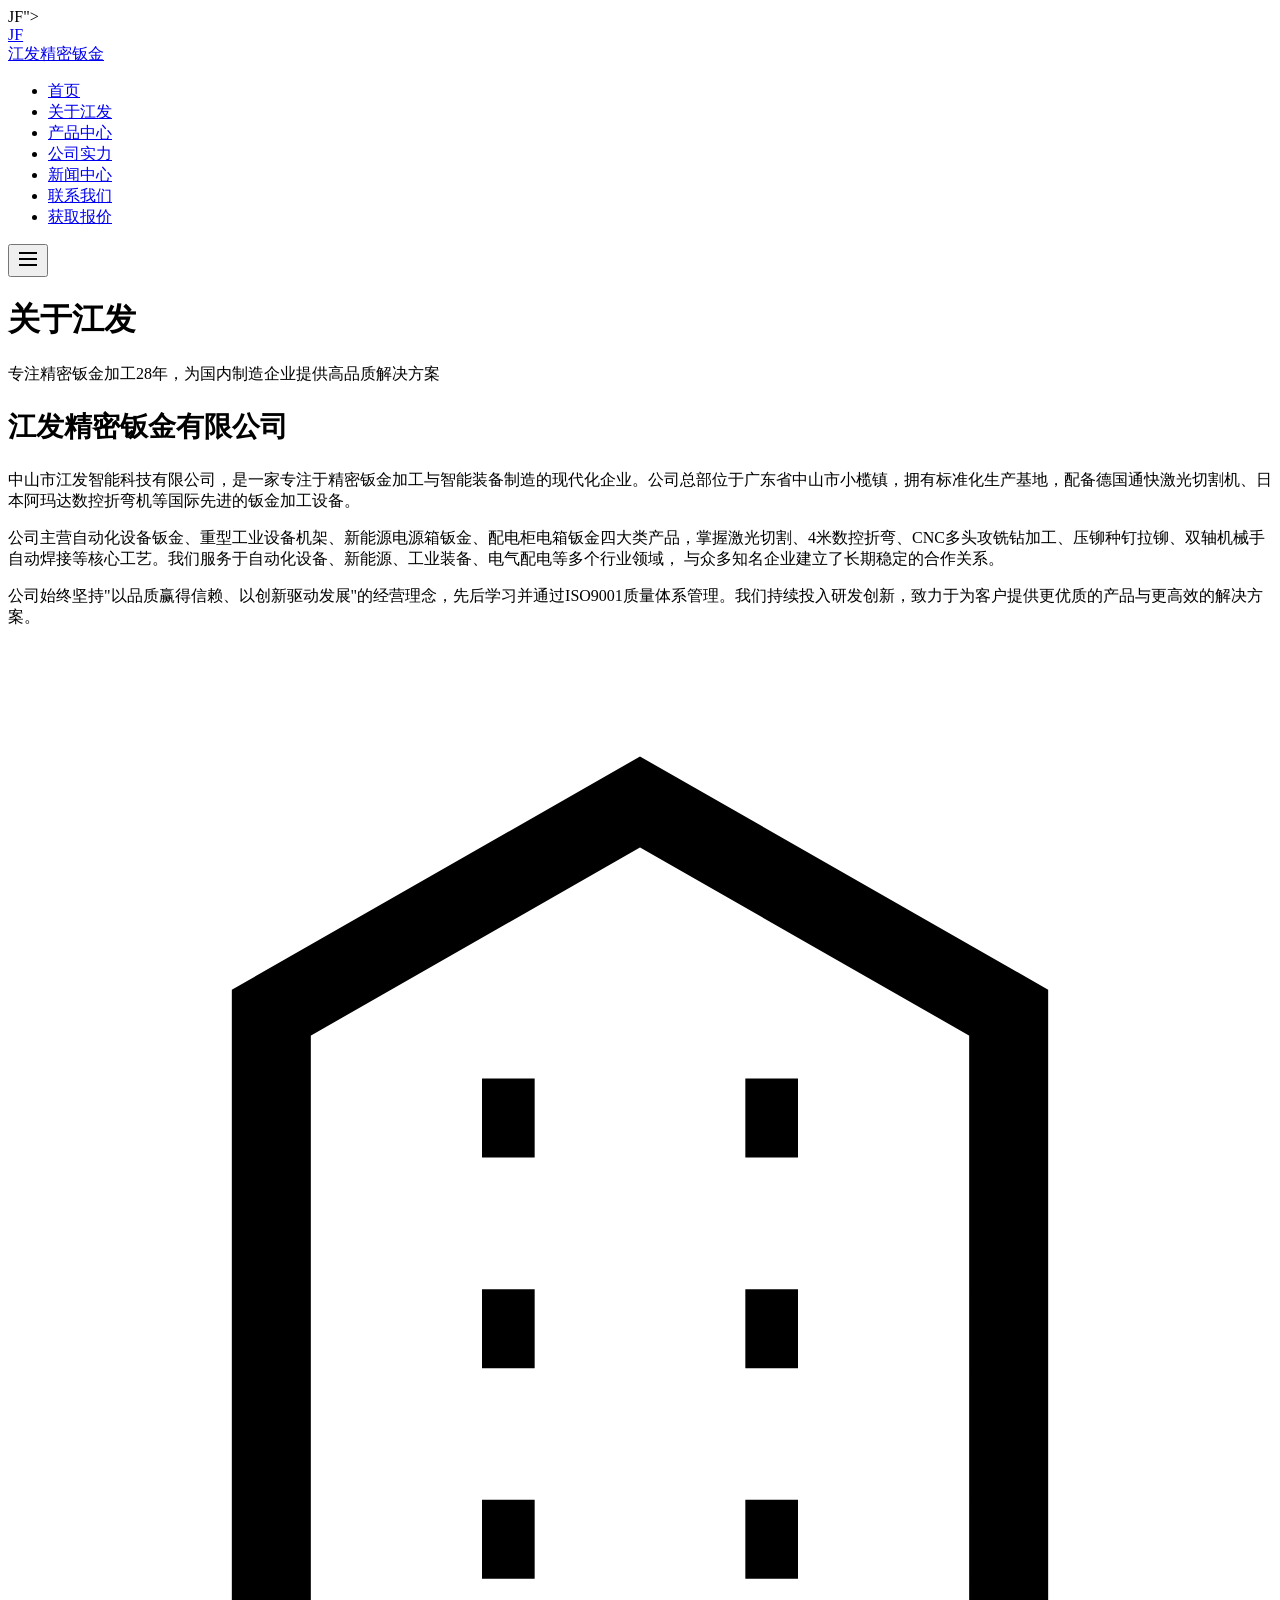
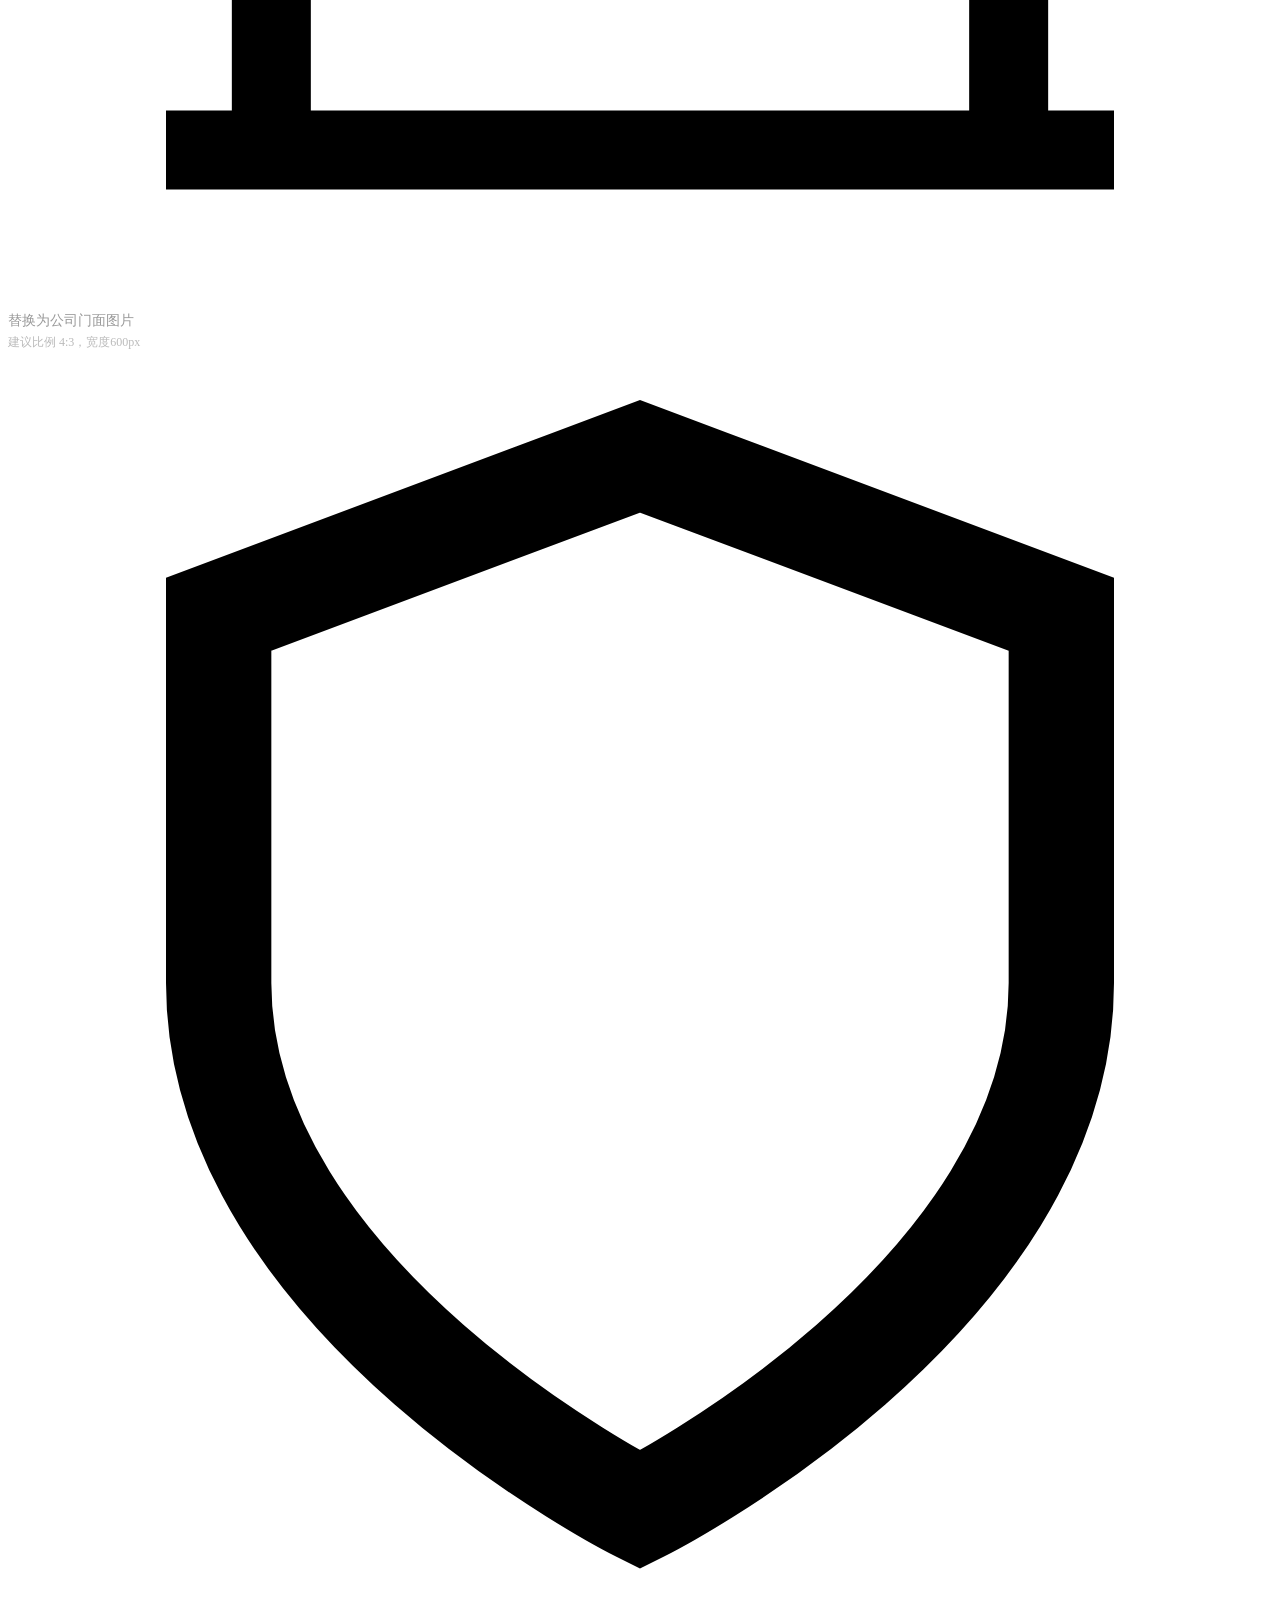
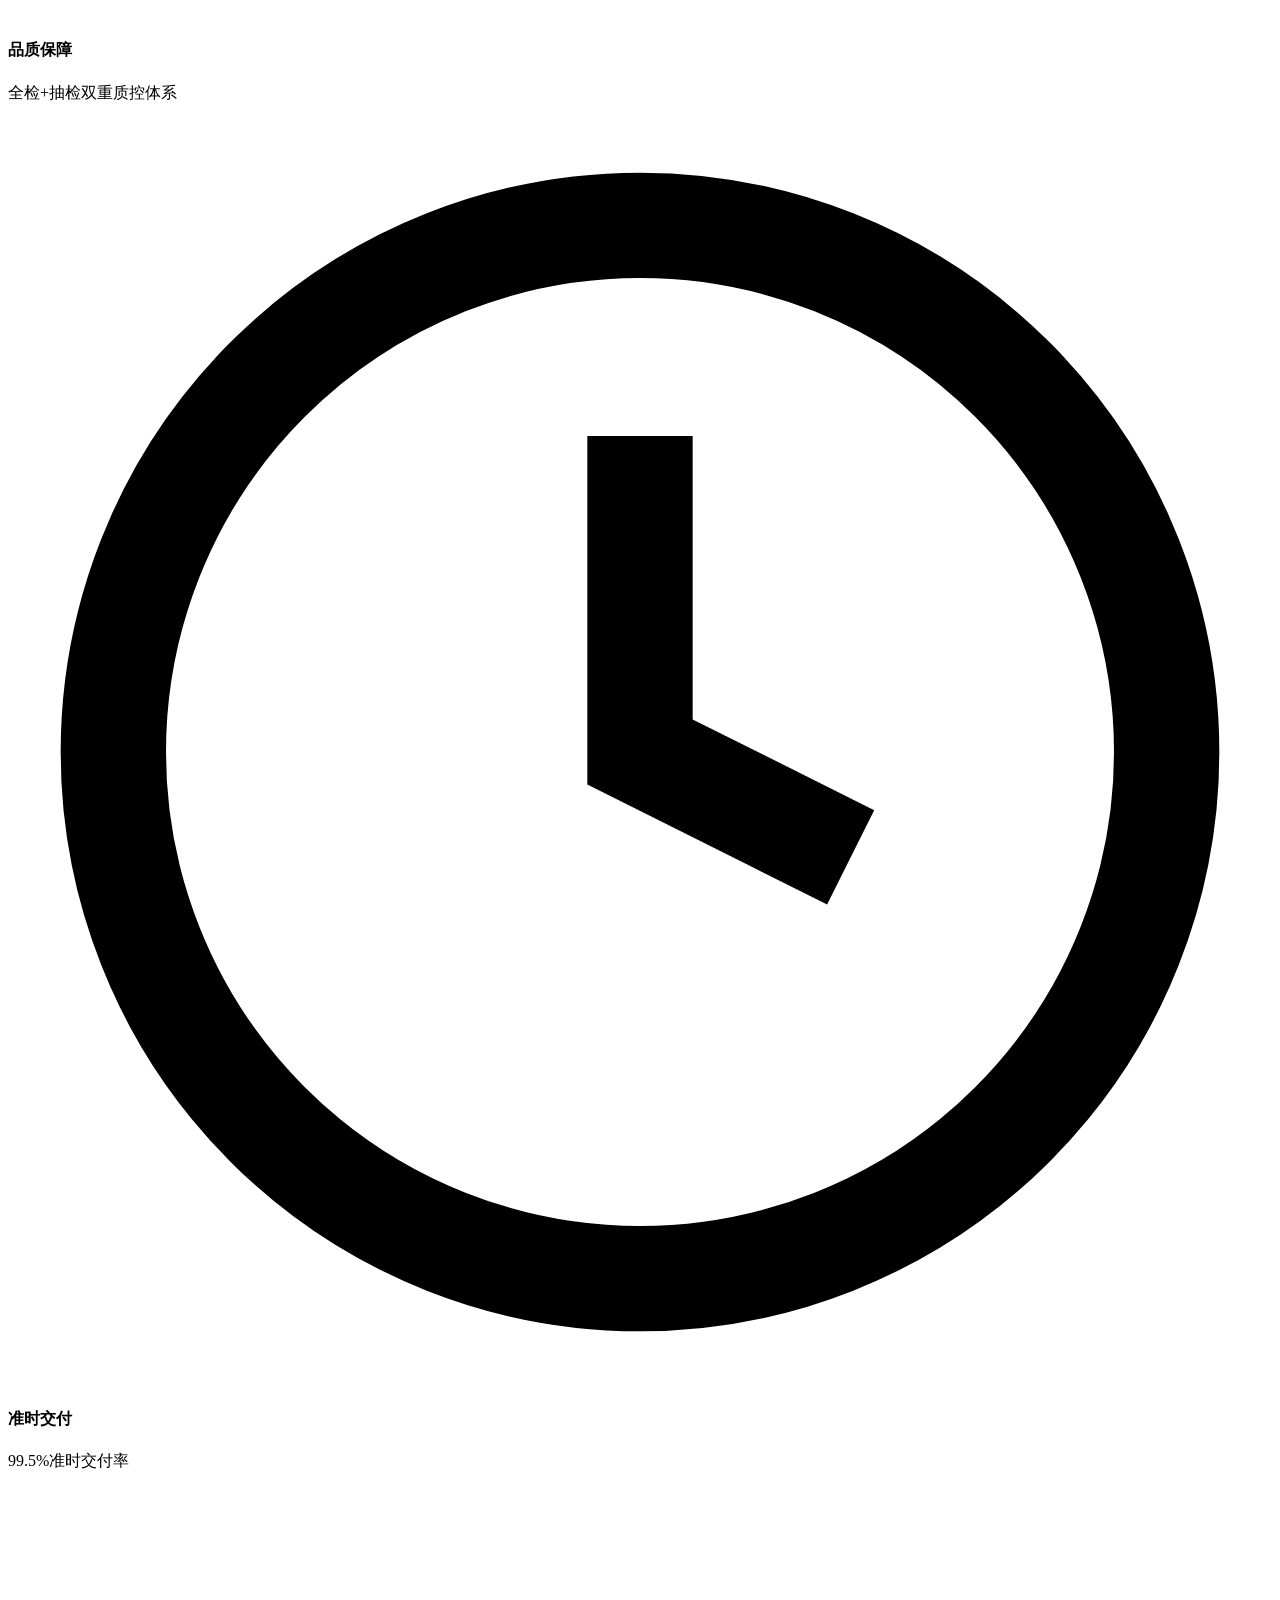
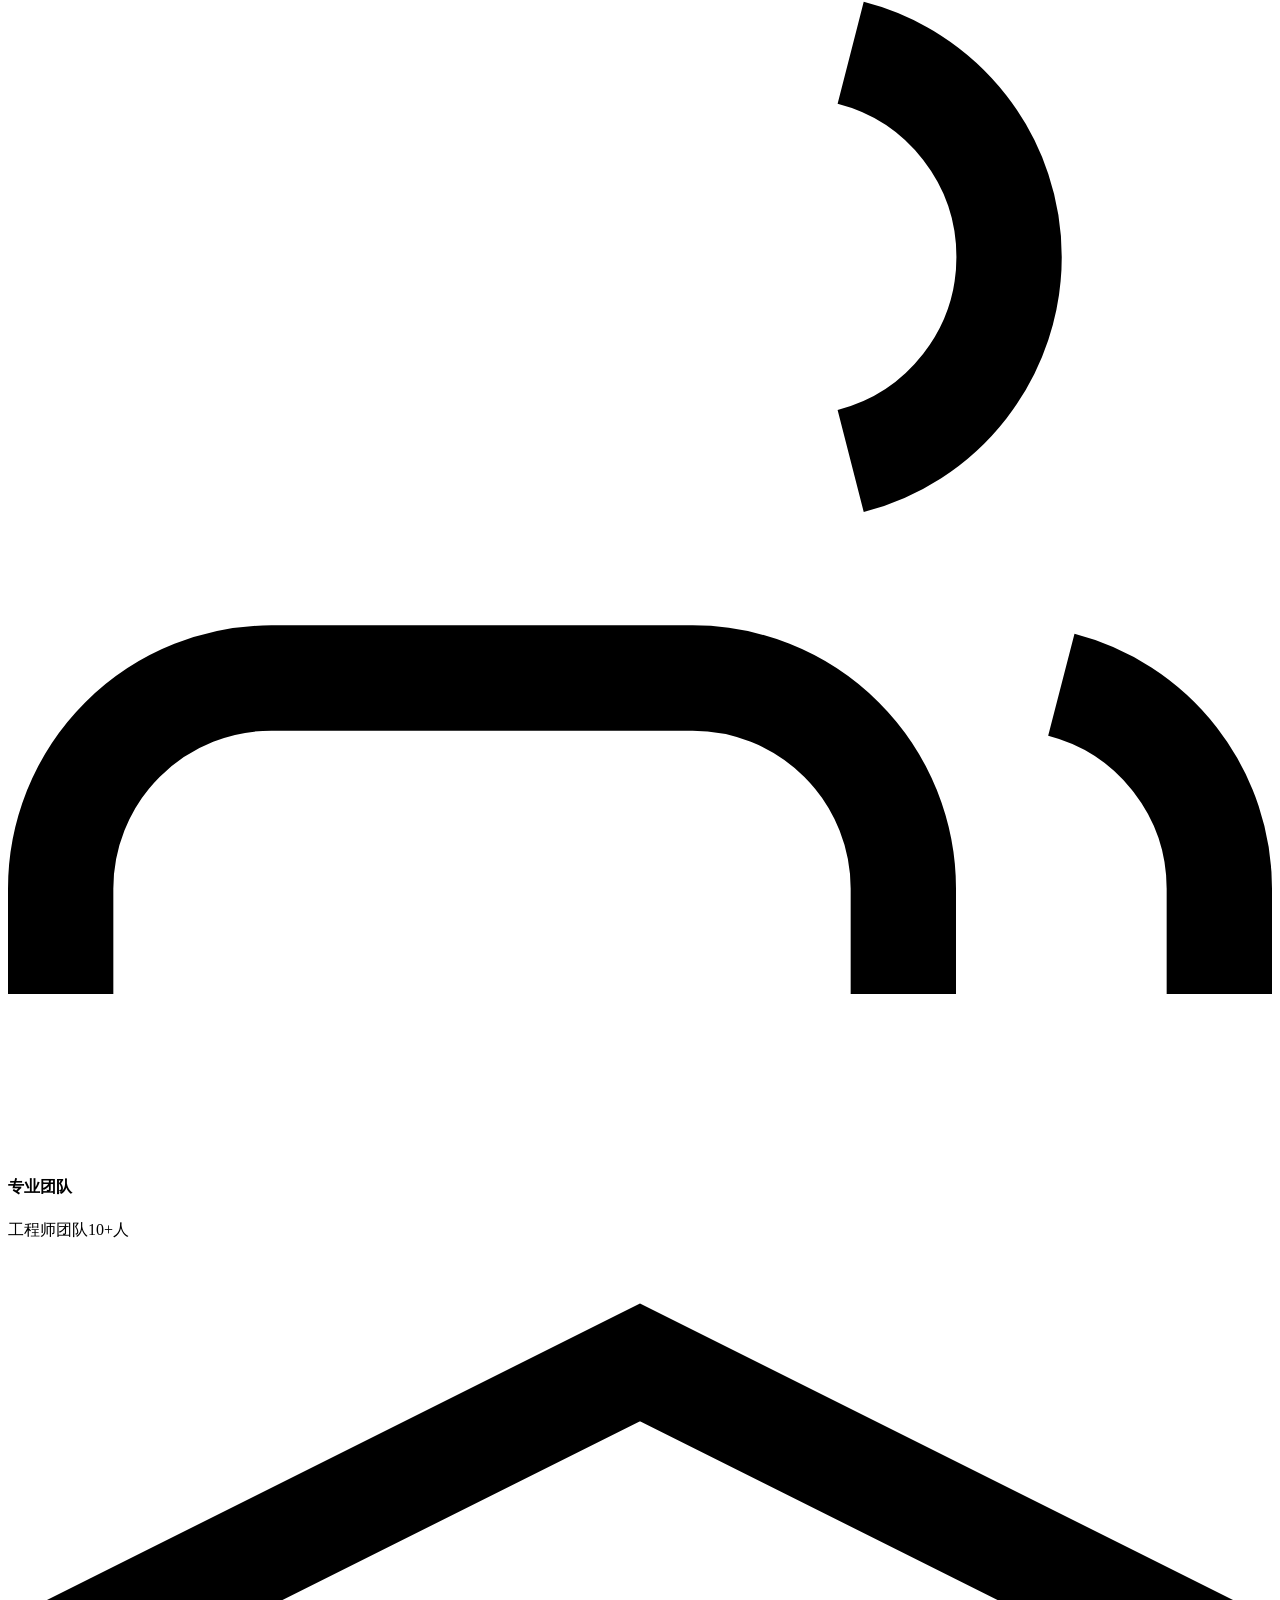
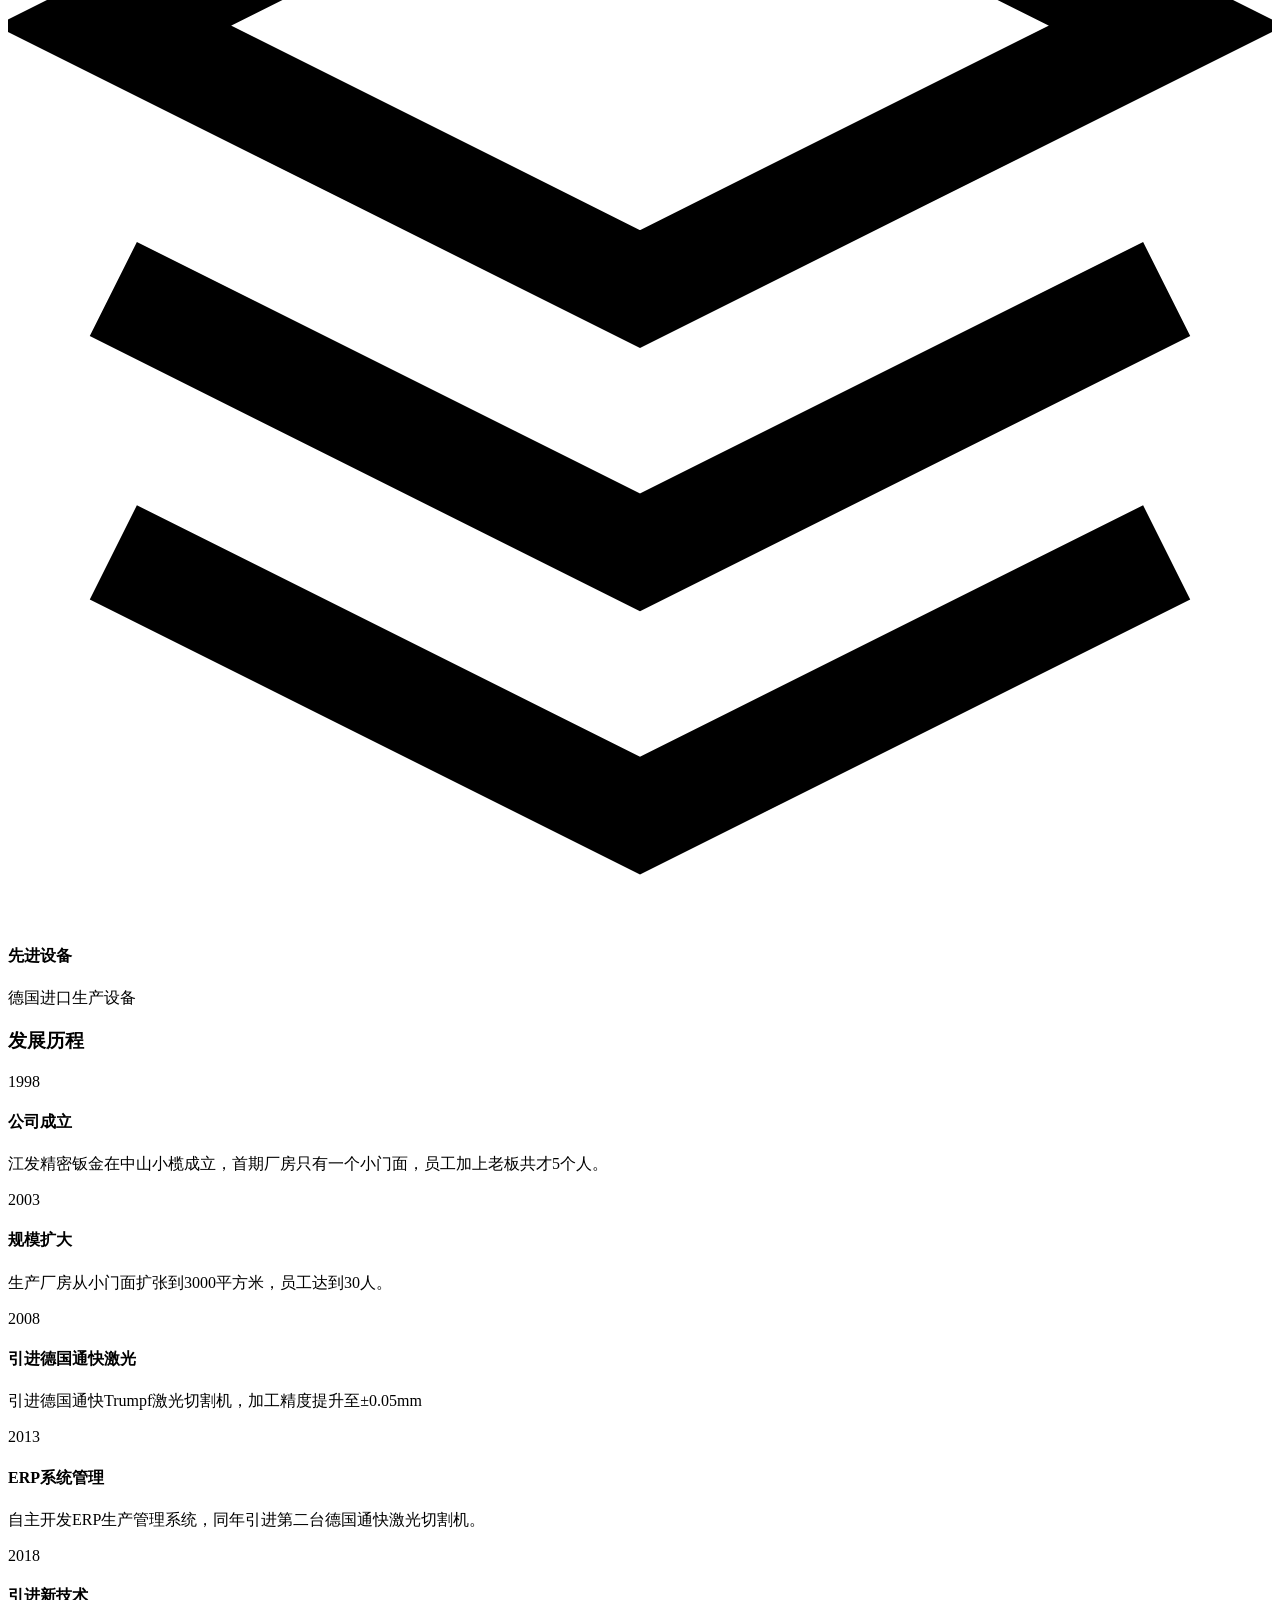
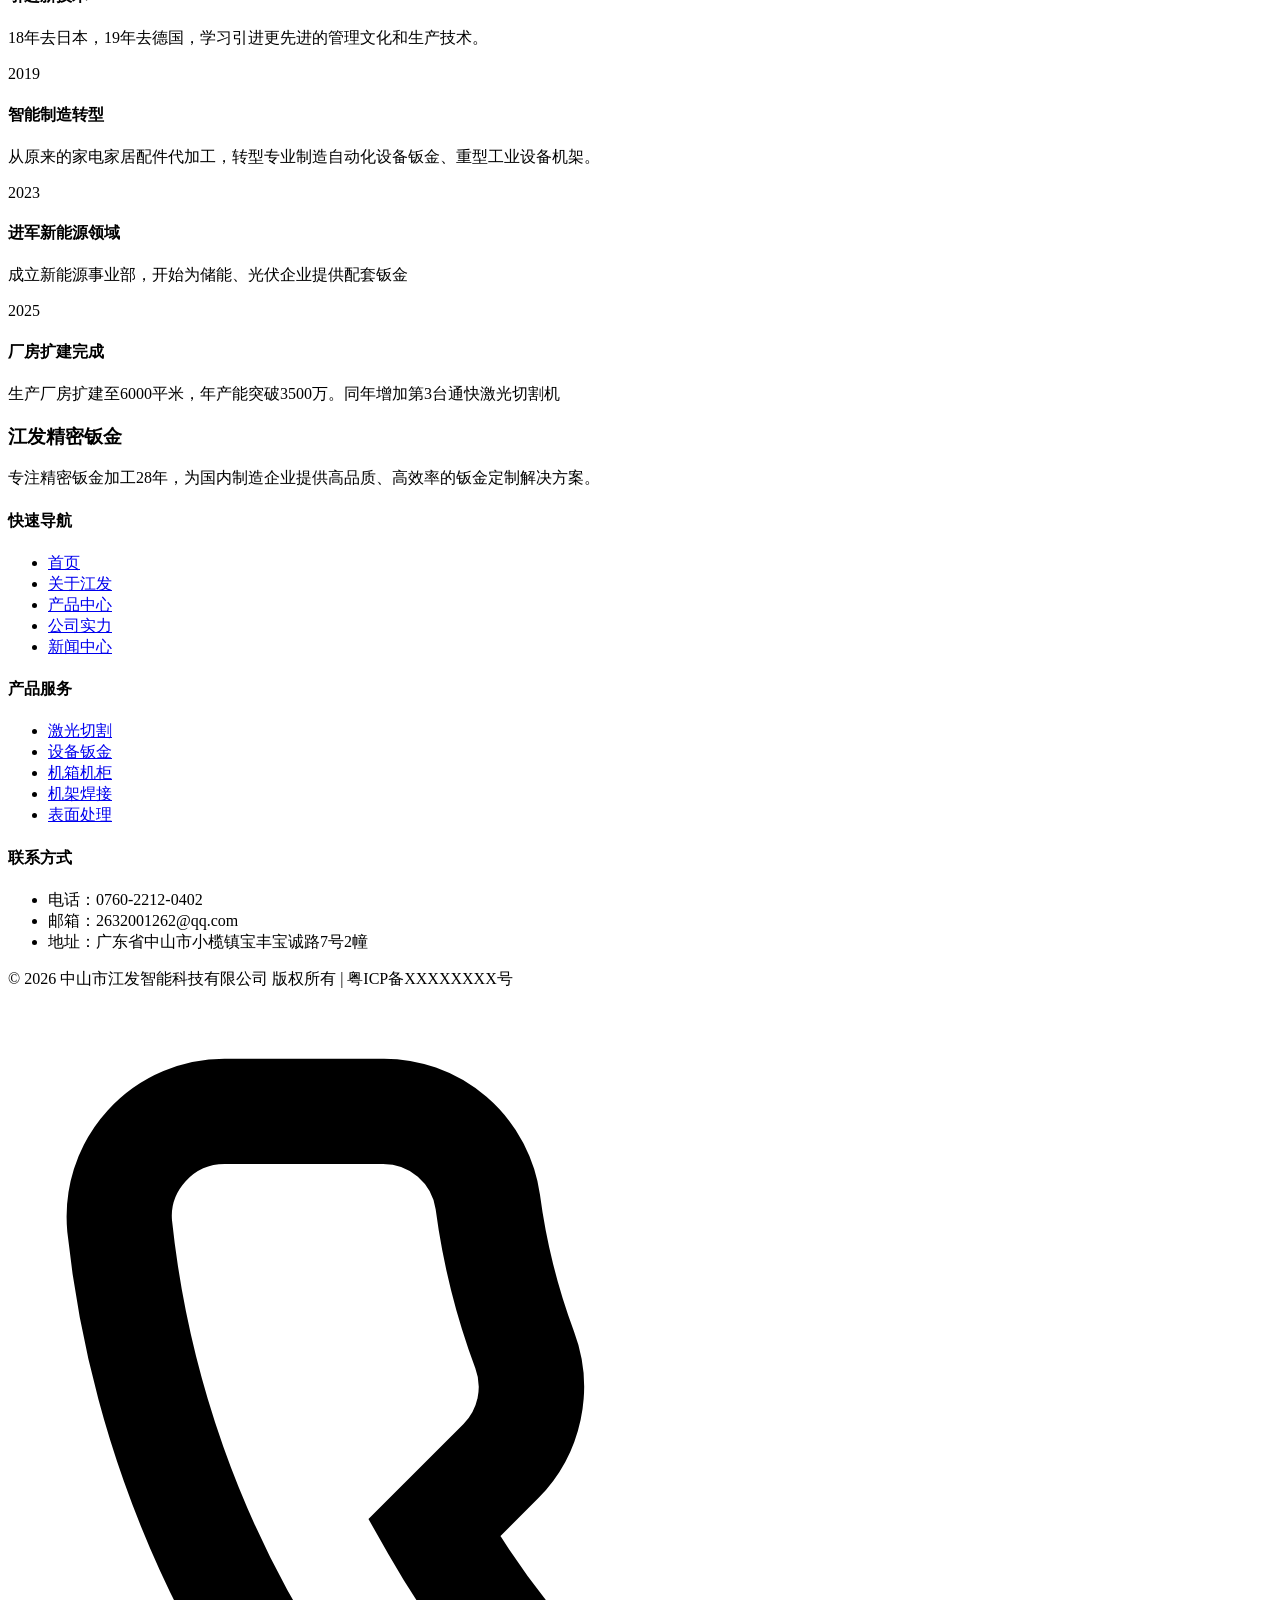
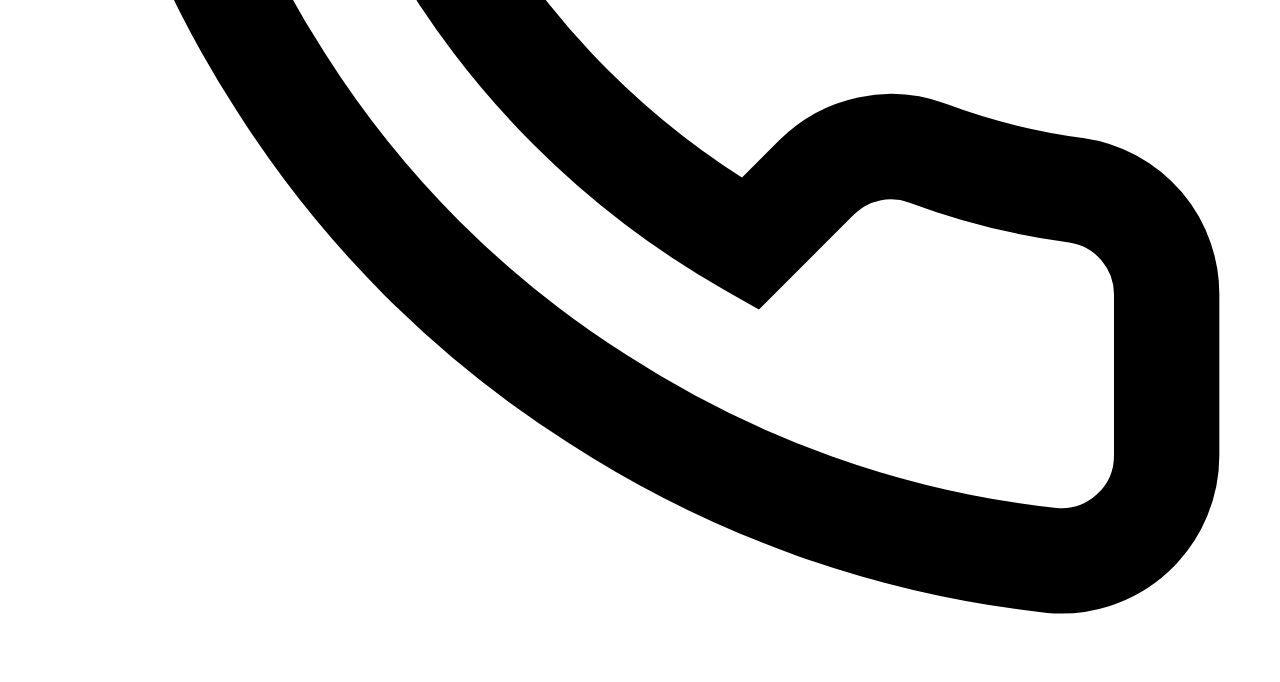
==== about.html @ f3b43d89 "Add files via upload init: 上传官网静态代码" ====
﻿
<!DOCTYPE html>
<html lang="zh-CN">
<head>
<meta charset="UTF-8">
<meta name="viewport" content="width=device-width, initial-scale=1.0">
<title>关于江发 - 江发精密钣金</title>
<link rel="icon" href="data:image/svg+xml,<svg xmlns='http://www.w3.org/2000/svg' viewBox='0 0 100 100'><rect width='100' height='100' rx='20' fill='%23ff6b35'/><text x='50' y='68' font-size='50' font-weight='bold' text-anchor="middle" fill="white" font-family="sans-serif">JF</text></svg>">
<link rel="stylesheet" href="css/style.css">
</head>
<body>

<!-- 导航栏 -->
<nav class="navbar">
  <div class="container navbar-inner">
    <a href="index.html" class="logo">
      <div class="logo-icon">JF</div>
      <span>江发精密钣金</span>
    </a>
    <ul class="nav-links">
      <li><a href="index.html">首页</a></li>
      <li><a href="about.html" class="active">关于江发</a></li>
      <li><a href="products.html">产品中心</a></li>
      <li><a href="cases.html">公司实力</a></li>
      <li><a href="news.html">新闻中心</a></li>
      <li><a href="contact.html">联系我们</a></li>
      <li><a href="contact.html" class="nav-cta">获取报价</a></li>
    </ul>
    <button class="mobile-menu-btn" onclick="toggleMobileMenu()">
      <svg width="24" height="24" viewBox="0 0 24 24" fill="none" stroke="currentColor" stroke-width="2">
        <line x1="3" y1="6" x2="21" y2="6"/><line x1="3" y1="12" x2="21" y2="12"/><line x1="3" y1="18" x2="21" y2="18"/>
      </svg>
    </button>
  </div>
</nav>

<!-- 页面头部 -->
<div class="page-header">
  <div class="container">
    <h1>关于江发</h1>
    <p>专注精密钣金加工28年，为国内制造企业提供高品质解决方案</p>
  </div>
</div>

<!-- 公司介绍 -->
<section class="section">
  <div class="container">
    <div class="about-layout">
      <div class="about-content">
        <h2 style="color:var(--primary);font-size:28px;margin-bottom:24px;" contenteditable="true">江发精密钣金有限公司</h2>
        <p contenteditable="true">中山市江发智能科技有限公司，是一家专注于精密钣金加工与智能装备制造的现代化企业。公司总部位于广东省中山市小榄镇，拥有标准化生产基地，配备德国通快激光切割机、日本阿玛达数控折弯机等国际先进的钣金加工设备。</p>
        <p contenteditable="true">公司主营自动化设备钣金、重型工业设备机架、新能源电源箱钣金、配电柜电箱钣金四大类产品，掌握激光切割、4米数控折弯、CNC多头攻铣钻加工、压铆种钉拉铆、双轴机械手自动焊接等核心工艺。我们服务于自动化设备、新能源、工业装备、电气配电等多个行业领域，   与众多知名企业建立了长期稳定的合作关系。</p>
        <p contenteditable="true">公司始终坚持"以品质赢得信赖、以创新驱动发展"的经营理念，先后学习并通过ISO9001质量体系管理。我们持续投入研发创新，致力于为客户提供更优质的产品与更高效的解决方案。</p>
      </div>
      <div class="about-img-box">
        <div class="img-placeholder">
          <svg viewBox="0 0 24 24" fill="none" stroke="currentColor" stroke-width="1.5">
            <path d="M3 21h18M5 21V7l7-4 7 4v14M9 9h1M9 13h1M9 17h1M14 9h1M14 13h1M14 17h1"/>
          </svg>
          <div>
            <div style="font-size:14px; color:#999;">替换为公司门面图片</div>
            <div style="font-size:12px; color:#bbb; margin-top:4px;">建议比例 4:3，宽度600px</div>
          </div>
        </div>
      </div>
    </div>

    <div class="about-features">
      <div class="about-feature">
        <div class="icon"><svg viewBox="0 0 24 24" fill="none" stroke="currentColor" stroke-width="2"><path d="M12 22s8-4 8-10V5l-8-3-8 3v7c0 6 8 10 8 10z"/></svg></div>
        <h4>品质保障</h4>
        <p>全检+抽检双重质控体系</p>
      </div>
      <div class="about-feature">
        <div class="icon"><svg viewBox="0 0 24 24" fill="none" stroke="currentColor" stroke-width="2"><circle cx="12" cy="12" r="10"/><path d="M12 6v6l4 2"/></svg></div>
        <h4>准时交付</h4>
        <p>99.5%准时交付率</p>
      </div>
      <div class="about-feature">
        <div class="icon"><svg viewBox="0 0 24 24" fill="none" stroke="currentColor" stroke-width="2"><path d="M17 21v-2a4 4 0 00-4-4H5a4 4 0 00-4 4v2M23 21v-2a4 4 0 00-3-3.87M16 3.13a4 4 0 010 7.75"/></svg></div>
        <h4>专业团队</h4>
        <p>工程师团队10+人</p>
      </div>
      <div class="about-feature">
        <div class="icon"><svg viewBox="0 0 24 24" fill="none" stroke="currentColor" stroke-width="2"><path d="M12 2L2 7l10 5 10-5-10-5z"/><path d="M2 17l10 5 10-5M2 12l10 5 10-5"/></svg></div>
        <h4>先进设备</h4>
        <p>德国进口生产设备</p>
      </div>
    </div>

    <!-- 发展历程 -->
    <div class="timeline">
      <h3>发展历程</h3>
      <div class="timeline-item">
        <div class="timeline-year">1998</div>
        <div><div class="timeline-line"></div><div class="timeline-dot"></div></div>
        <div class="timeline-content">
          <h4>公司成立</h4>
          <p>江发精密钣金在中山小榄成立，首期厂房只有一个小门面，员工加上老板共才5个人。</p>
        </div>
      </div>
      <div class="timeline-item">
        <div class="timeline-year">2003</div>
        <div><div class="timeline-line"></div><div class="timeline-dot"></div></div>
        <div class="timeline-content">
          <h4>规模扩大</h4>
          <p>生产厂房从小门面扩张到3000平方米，员工达到30人。</p>
        </div>
      </div>
      <div class="timeline-item">
        <div class="timeline-year">2008</div>
        <div><div class="timeline-line"></div><div class="timeline-dot"></div></div>
        <div class="timeline-content">
          <h4>引进德国通快激光</h4>
          <p>引进德国通快Trumpf激光切割机，加工精度提升至±0.05mm</p>
        </div>
      </div>
      <div class="timeline-item">
        <div class="timeline-year">2013</div>
        <div><div class="timeline-line"></div><div class="timeline-dot"></div></div>
        <div class="timeline-content">
          <h4>ERP系统管理</h4>
          <p>自主开发ERP生产管理系统，同年引进第二台德国通快激光切割机。</p>
        </div>
      </div>
      <div class="timeline-item">
        <div class="timeline-year">2018</div>
        <div><div class="timeline-line"></div><div class="timeline-dot"></div></div>
        <div class="timeline-content">
          <h4>引进新技术</h4>
          <p>18年去日本，19年去德国，学习引进更先进的管理文化和生产技术。</p>
        </div>
      </div>
      <div class="timeline-item">
        <div class="timeline-year">2019</div>
        <div><div class="timeline-line"></div><div class="timeline-dot"></div></div>
        <div class="timeline-content">
          <h4>智能制造转型</h4>
          <p>从原来的家电家居配件代加工，转型专业制造自动化设备钣金、重型工业设备机架。</p>
        </div>
      </div>
<div class="timeline-item">
        <div class="timeline-year">2023</div>
        <div><div class="timeline-line"></div><div class="timeline-dot"></div></div>
        <div class="timeline-content">
          <h4>进军新能源领域</h4>
          <p>成立新能源事业部，开始为储能、光伏企业提供配套钣金</p>
        </div>
      </div>
      <div class="timeline-item">
        <div class="timeline-year">2025</div>
        <div><div class="timeline-line"></div><div class="timeline-dot"></div></div>
        <div class="timeline-content">
          <h4>厂房扩建完成</h4>
          <p>生产厂房扩建至6000平米，年产能突破3500万。同年增加第3台通快激光切割机</p>
        </div>
      </div>
    </div>
  </div>
</section>

<!-- 页脚 -->
<footer class="footer">
  <div class="container">
    <div class="footer-inner">
      <div class="footer-brand">
        <h3>江发精密钣金</h3>
        <p>专注精密钣金加工28年，为国内制造企业提供高品质、高效率的钣金定制解决方案。</p>
      </div>
      <div class="footer-col">
        <h4>快速导航</h4>
        <ul>
          <li><a href="index.html">首页</a></li>
          <li><a href="about.html">关于江发</a></li>
          <li><a href="products.html">产品中心</a></li>
          <li><a href="cases.html">公司实力</a></li>
          <li><a href="news.html">新闻中心</a></li>
        </ul>
      </div>
      <div class="footer-col">
        <h4>产品服务</h4>
        <ul>
          <li><a href="products.html">激光切割</a></li>
          <li><a href="products.html">设备钣金</a></li>
          <li><a href="products.html">机箱机柜</a></li>
          <li><a href="products.html">机架焊接</a></li>
          <li><a href="products.html">表面处理</a></li>
        </ul>
      </div>
      <div class="footer-col">
        <h4>联系方式</h4>
        <ul>
          <li>电话：0760-2212-0402</li>
          <li>邮箱：2632001262@qq.com</li>
          <li>地址：广东省中山市小榄镇宝丰宝诚路7号2幢</li>
        </ul>
      </div>
    </div>
    <div class="footer-bottom">
      <p>© 2026 中山市江发智能科技有限公司 版权所有 | 粤ICP备XXXXXXXX号</p>
    </div>
  </div>
</footer>

<div class="float-btn">
  <div class="float-phone" onclick="showToast('拨打电话：0760-2212-0402')">
    <svg viewBox="0 0 24 24" fill="none" stroke="currentColor" stroke-width="2"><path d="M22 16.92v3a2 2 0 01-2.18 2 19.79 19.79 0 01-8.63-3.07 19.5 19.5 0 01-6-6 19.79 19.79 0 01-3.07-8.67A2 2 0 014.11 2h3a2 2 0 012 1.72c.127.96.361 1.903.7 2.81a2 2 0 01-.45 2.11L8.09 9.91a16 16 0 006 6l1.27-1.27a2 2 0 012.11-.45c.907.339 1.85.573 2.81.7A2 2 0 0122 16.92z"/></svg>
  </div>
</div>

<script src="js/main.js"></script>
</body>
</html>
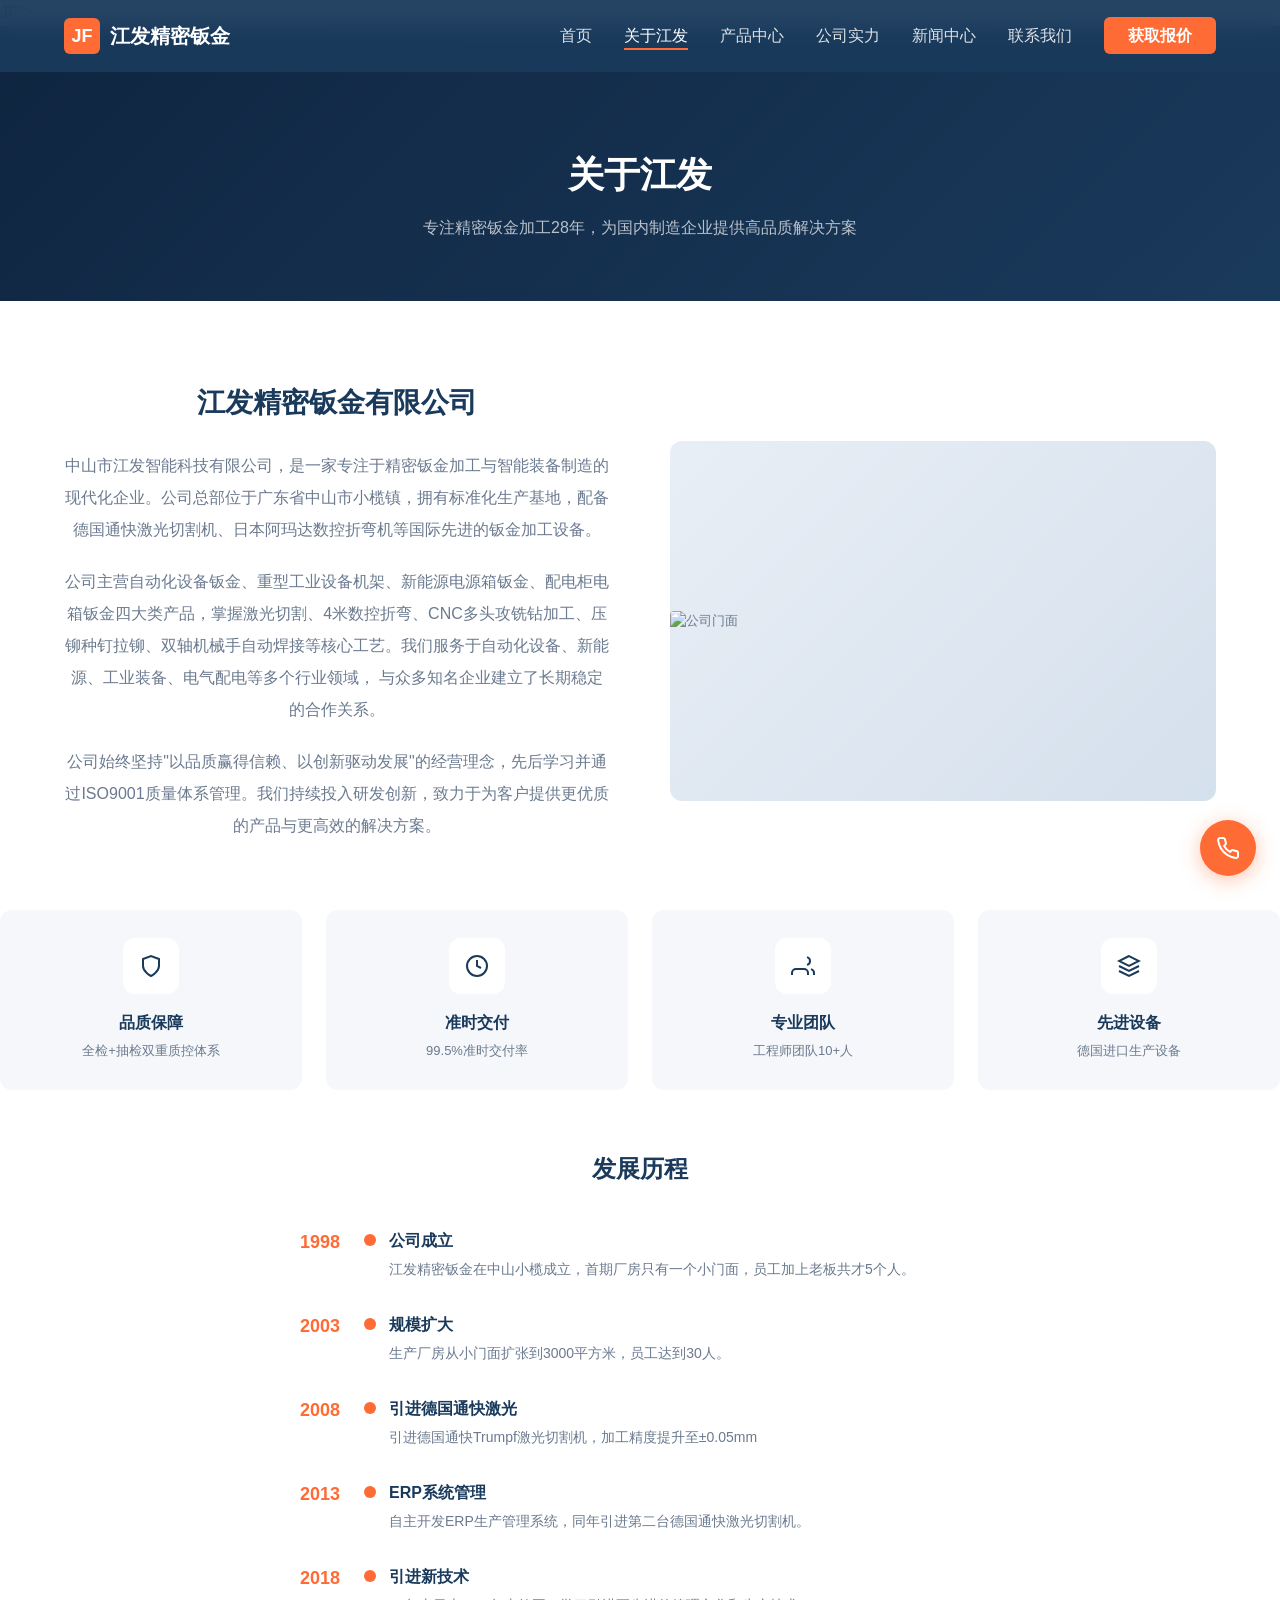
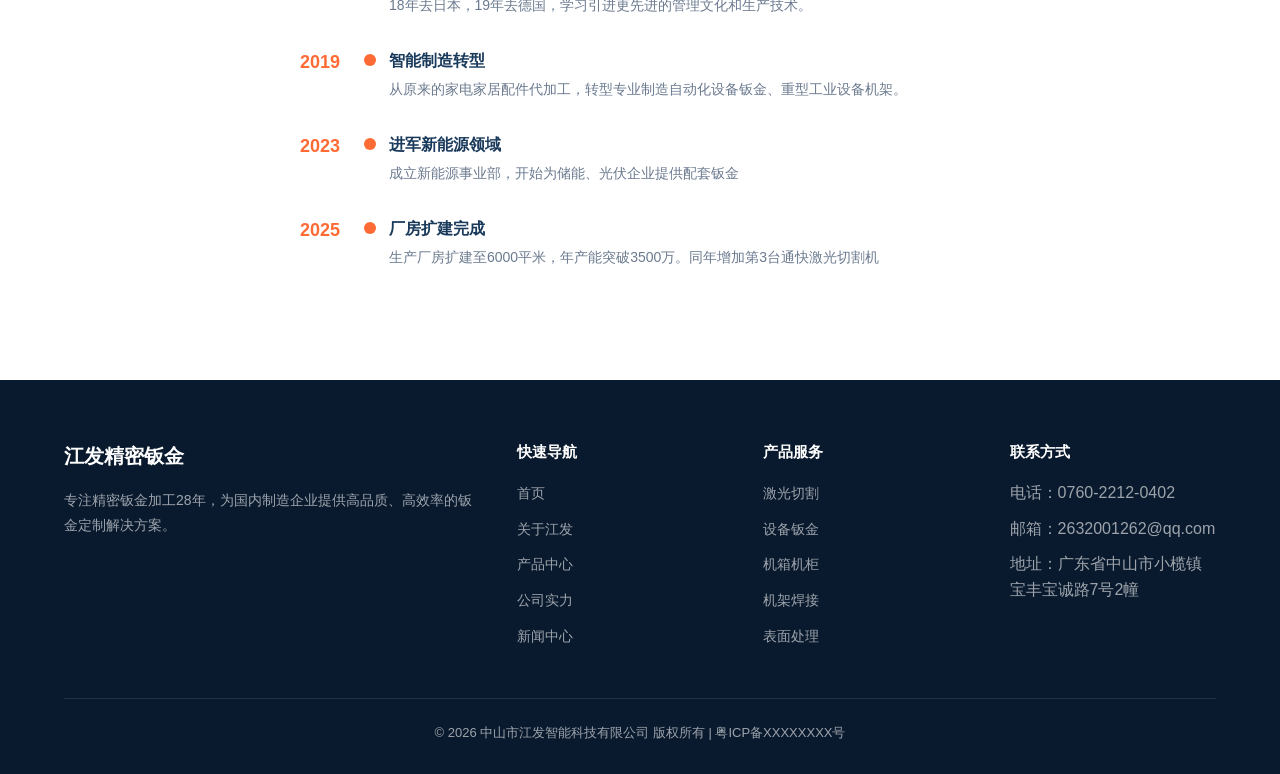
==== commit 4ac97b48: "Add files via upload 更新项目文件" ====
--- a/about.html
+++ b/about.html
@@ -53,15 +53,10 @@
         <p contenteditable="true">公司始终坚持"以品质赢得信赖、以创新驱动发展"的经营理念，先后学习并通过ISO9001质量体系管理。我们持续投入研发创新，致力于为客户提供更优质的产品与更高效的解决方案。</p>
       </div>
       <div class="about-img-box">
-        <div class="img-placeholder">
-          <svg viewBox="0 0 24 24" fill="none" stroke="currentColor" stroke-width="1.5">
-            <path d="M3 21h18M5 21V7l7-4 7 4v14M9 9h1M9 13h1M9 17h1M14 9h1M14 13h1M14 17h1"/>
-          </svg>
-          <div>
-            <div style="font-size:14px; color:#999;">替换为公司门面图片</div>
-            <div style="font-size:12px; color:#bbb; margin-top:4px;">建议比例 4:3，宽度600px</div>
-          </div>
-        </div>
+  <div class="img-placeholder">
+    <img src="images/IMG_9147.jpg" alt="公司门面" style="width:100%; max-width:600px; height:auto; display:block; margin:0 auto; border-radius:4px;">
+  </div>
+</div>
       </div>
     </div>
 
--- a/css/style.css
+++ b/css/style.css
@@ -0,0 +1,791 @@
+﻿/* ===== 基础重置与变量 ===== */
+* { margin: 0; padding: 0; box-sizing: border-box; }
+:root {
+  --primary: #1a3a5c;
+  --primary-dark: #0f2540;
+  --accent: #ff6b35;
+  --accent-dark: #e55a2b;
+  --light: #f5f7fa;
+  --gray: #6b7a8f;
+  --text: #2d3748;
+  --border: #e2e8f0;
+  --white: #ffffff;
+}
+html { scroll-behavior: smooth; }
+body {
+  font-family: -apple-system, BlinkMacSystemFont, "PingFang SC", "Hiragino Sans GB", "Microsoft YaHei", sans-serif;
+  color: var(--text);
+  line-height: 1.6;
+  background: var(--white);
+}
+a { text-decoration: none; color: inherit; }
+ul { list-style: none; }
+img { max-width: 100%; display: block; }
+.container { max-width: 1200px; margin: 0 auto; padding: 0 24px; }
+
+/* ===== 导航栏 ===== */
+.navbar {
+  position: fixed; top: 0; left: 0; right: 0; z-index: 1000;
+  background: rgba(26, 58, 92, 0.95);
+  backdrop-filter: blur(10px);
+}
+.navbar-inner {
+  display: flex; align-items: center; justify-content: space-between;
+  height: 72px;
+}
+.logo {
+  display: flex; align-items: center; gap: 10px;
+  color: var(--white); font-weight: 700; font-size: 20px;
+  cursor: pointer;
+}
+.logo-icon {
+  width: 36px; height: 36px;
+  background: var(--accent);
+  border-radius: 6px;
+  display: flex; align-items: center; justify-content: center;
+  font-size: 18px; font-weight: 900;
+}
+.nav-links { display: flex; gap: 32px; align-items: center; }
+.nav-links a {
+  color: rgba(255,255,255,0.85);
+  transition: color 0.2s;
+  position: relative;
+  cursor: pointer;
+}
+.nav-links a:hover, .nav-links a.active { color: var(--white); }
+.nav-links a::after {
+  content: '';
+  position: absolute; bottom: -6px; left: 0;
+  width: 0; height: 2px;
+  background: var(--accent);
+  transition: width 0.3s;
+}
+.nav-links a:hover::after, .nav-links a.active::after { width: 100%; }
+.nav-cta {
+  background: var(--accent);
+  color: var(--white) !important;
+  padding: 10px 24px;
+  border-radius: 6px;
+  font-weight: 600;
+}
+.nav-cta::after { display: none !important; }
+.nav-cta:hover { background: var(--accent-dark); }
+.mobile-menu-btn {
+  display: none;
+  background: none; border: none;
+  color: var(--white); cursor: pointer;
+}
+
+/* ===== 页面头部（子页面通用） ===== */
+.page-header {
+  padding: 120px 0 60px;
+  text-align: center;
+  background: linear-gradient(135deg, var(--primary-dark), var(--primary));
+  color: var(--white);
+}
+.page-header h1 { font-size: 36px; margin-bottom: 12px; }
+.page-header p { color: rgba(255,255,255,0.7); font-size: 16px; }
+
+.section { padding: 80px 0; }
+.section-header { text-align: center; margin-bottom: 48px; }
+.section-header .tag {
+  color: var(--accent); font-size: 13px; font-weight: 600;
+  letter-spacing: 2px; text-transform: uppercase;
+}
+.section-header h2 { font-size: 32px; color: var(--primary); margin-top: 8px; }
+.section-header p { color: var(--gray); margin-top: 12px; max-width: 600px; margin-left: auto; margin-right: auto; }
+
+/* ===== Hero 首页 ===== */
+.hero {
+  min-height: 100vh;
+  background: linear-gradient(135deg, var(--primary-dark) 0%, var(--primary) 50%, #2a5a8c 100%);
+  position: relative;
+  display: flex; align-items: center;
+  overflow: hidden;
+  padding-top: 72px;
+}
+.hero::before {
+  content: '';
+  position: absolute; inset: 0;
+  background-image:
+    linear-gradient(rgba(255,255,255,0.03) 1px, transparent 1px),
+    linear-gradient(90deg, rgba(255,255,255,0.03) 1px, transparent 1px);
+  background-size: 50px 50px;
+}
+.hero-content { position: relative; z-index: 2; max-width: 680px; }
+.hero-tag {
+  display: inline-block;
+  background: rgba(255, 107, 53, 0.15);
+  border: 1px solid rgba(255, 107, 53, 0.3);
+  color: var(--accent);
+  padding: 6px 16px; border-radius: 20px; font-size: 13px;
+  margin-bottom: 24px;
+}
+.hero h1 { font-size: 52px; color: var(--white); line-height: 1.2; margin-bottom: 24px; font-weight: 800; }
+.hero h1 span { color: var(--accent); }
+.hero p { font-size: 18px; color: rgba(255,255,255,0.8); margin-bottom: 40px; line-height: 1.8; }
+.hero-buttons { display: flex; gap: 16px; flex-wrap: wrap; }
+.btn-primary {
+  background: var(--accent); color: var(--white);
+  padding: 14px 36px; border-radius: 8px;
+  font-weight: 600; font-size: 16px; border: none; cursor: pointer;
+  transition: all 0.3s; display: inline-block;
+}
+.btn-primary:hover { background: var(--accent-dark); transform: translateY(-2px); box-shadow: 0 8px 20px rgba(255,107,53,0.3); }
+.btn-outline {
+  background: transparent; color: var(--white);
+  padding: 14px 36px; border-radius: 8px;
+  font-weight: 600; font-size: 16px;
+  border: 2px solid rgba(255,255,255,0.3); cursor: pointer;
+  transition: all 0.3s; display: inline-block;
+}
+.btn-outline:hover { border-color: var(--white); background: rgba(255,255,255,0.1); }
+.hero-stats { display: flex; gap: 48px; margin-top: 60px; flex-wrap: wrap; }
+.stat-num { font-size: 36px; color: var(--white); font-weight: 800; }
+.stat-label { font-size: 14px; color: rgba(255,255,255,0.6); }
+.hero-deco {
+  position: absolute; right: -100px; top: 50%; transform: translateY(-50%);
+  width: 600px; height: 600px; opacity: 0.1;
+}
+
+/* ===== 优势条 ===== */
+.advantages { background: var(--light); padding: 60px 0; }
+.adv-grid { display: grid; grid-template-columns: repeat(4, 1fr); gap: 32px; }
+.adv-item { text-align: center; padding: 24px; }
+.adv-icon {
+  width: 64px; height: 64px;
+  background: var(--white);
+  border-radius: 12px;
+  display: flex; align-items: center; justify-content: center;
+  margin: 0 auto 16px;
+  box-shadow: 0 2px 12px rgba(0,0,0,0.06);
+}
+.adv-icon svg { width: 28px; height: 28px; color: var(--primary); }
+.adv-item h3 { font-size: 17px; color: var(--primary); margin-bottom: 8px; }
+.adv-item p { font-size: 14px; color: var(--gray); }
+
+/* ===== 产品卡片 ===== */
+.product-tabs {
+  display: flex; justify-content: center; gap: 8px; flex-wrap: wrap;
+  margin-bottom: 40px;
+}
+.tab-btn {
+  padding: 10px 18px;
+  border: 1px solid var(--border);
+  background: var(--white);
+  border-radius: 24px;
+  cursor: pointer; font-size: 14px; color: var(--gray);
+  transition: all 0.3s;
+}
+.tab-btn:hover { border-color: var(--primary); color: var(--primary); }
+.tab-btn.active { background: var(--primary); color: var(--white); border-color: var(--primary); }
+.product-grid {
+  display: grid; grid-template-columns: repeat(3, 1fr); gap: 24px;
+}
+.product-card {
+  background: var(--white);
+  border-radius: 12px; overflow: hidden;
+  box-shadow: 0 2px 12px rgba(0,0,0,0.06);
+  transition: all 0.3s; cursor: pointer;
+}
+.product-card:hover { transform: translateY(-6px); box-shadow: 0 12px 30px rgba(0,0,0,0.12); }
+.product-img {
+  height: 200px;
+  background: linear-gradient(135deg, #e8eef5, #d5e0ed);
+  display: flex; align-items: center; justify-content: center;
+  position: relative;
+}
+.product-img svg { width: 64px; height: 64px; opacity: 0.4; }
+.product-tag {
+  position: absolute; top: 12px; left: 12px;
+  background: var(--accent); color: var(--white);
+  padding: 4px 10px; border-radius: 4px; font-size: 12px;
+}
+.product-info { padding: 20px; }
+.product-info h3 { font-size: 16px; color: var(--primary); margin-bottom: 8px; }
+.product-info p { font-size: 13px; color: var(--gray); line-height: 1.6; }
+
+/* ===== 报价CTA ===== */
+.quote-cta {
+  background: linear-gradient(135deg, var(--primary), #2a5a8c);
+  padding: 80px 0; color: var(--white);
+}
+.quote-inner { display: grid; grid-template-columns: 1fr 1fr; gap: 60px; align-items: center; }
+.quote-text h2 { font-size: 32px; margin-bottom: 20px; }
+.quote-text p { color: rgba(255,255,255,0.8); line-height: 1.8; margin-bottom: 28px; }
+.quote-features { display: flex; flex-direction: column; gap: 14px; }
+.quote-feature { display: flex; align-items: center; gap: 12px; color: rgba(255,255,255,0.9); font-size: 15px; }
+.quote-feature .dot { width: 8px; height: 8px; background: var(--accent); border-radius: 50%; }
+.quote-form {
+  background: var(--white); border-radius: 16px; padding: 32px;
+  box-shadow: 0 20px 60px rgba(0,0,0,0.2);
+}
+.quote-form h3 { font-size: 20px; color: var(--primary); margin-bottom: 6px; }
+.quote-form .sub { color: var(--gray); font-size: 14px; margin-bottom: 20px; }
+.form-group { margin-bottom: 16px; }
+.form-group label { display: block; font-size: 14px; color: var(--text); margin-bottom: 6px; font-weight: 500; }
+.form-group input, .form-group select, .form-group textarea {
+  width: 100%; padding: 12px 16px;
+  border: 1px solid var(--border); border-radius: 8px;
+  font-size: 15px; font-family: inherit; outline: none;
+  transition: border-color 0.2s;
+}
+.form-group input:focus, .form-group select:focus, .form-group textarea:focus { border-color: var(--primary); }
+.form-submit {
+  width: 100%; background: var(--accent); color: var(--white);
+  border: none; padding: 14px; border-radius: 8px;
+  font-size: 16px; font-weight: 600; cursor: pointer; transition: background 0.3s;
+}
+.form-submit:hover { background: var(--accent-dark); }
+.form-note { text-align: center; font-size: 12px; color: var(--gray); margin-top: 10px; }
+
+/* ===== 成功案例 ===== */.case-grid { display: grid; grid-template-columns: repeat(3, 1fr); gap: 24px; }
+.case-card {
+  border-radius: 12px; overflow: hidden;
+  position: relative; height: 280px;
+  background: linear-gradient(135deg, #e8eef5, #d5e0ed);
+  display: flex; align-items: flex-end;
+  cursor: pointer; transition: transform 0.3s;
+}
+.case-card:hover { transform: scale(1.02); }
+.case-overlay {
+  position: absolute; inset: 0;
+  background: linear-gradient(to top, rgba(15,37,64,0.9) 0%, transparent 60%);
+}
+.case-info { position: relative; z-index: 2; padding: 24px; color: var(--white); width: 100%; }
+.case-info .industry { font-size: 12px; color: var(--accent); font-weight: 600; letter-spacing: 1px; }
+.case-info h3 { font-size: 18px; margin-top: 6px; }
+.case-info p { font-size: 13px; color: rgba(255,255,255,0.7); margin-top: 8px; }/* ===== 关于我们 ===== */
+.about-content { max-width: 800px; margin: 0 auto; text-align: center; }
+.about-content p { color: var(--gray); line-height: 2; margin-bottom: 20px; font-size: 16px; }
+.about-features {
+  display: grid; grid-template-columns: repeat(4, 1fr); gap: 24px;
+  margin-top: 48px;
+}
+.about-feature {
+  background: var(--light); border-radius: 12px; padding: 28px 20px;
+  text-align: center;
+}
+.about-feature .icon {
+  width: 56px; height: 56px;
+  background: var(--white); border-radius: 12px;
+  display: flex; align-items: center; justify-content: center;
+  margin: 0 auto 16px;
+}
+.about-feature .icon svg { width: 24px; height: 24px; color: var(--primary); }
+.about-feature h4 { font-size: 16px; color: var(--primary); margin-bottom: 6px; }
+.about-feature p { font-size: 13px; color: var(--gray); margin: 0; }
+
+.timeline { max-width: 800px; margin: 60px auto 0; }
+.timeline h3 { text-align: center; font-size: 24px; color: var(--primary); margin-bottom: 40px; }
+.timeline-item {
+  display: grid; grid-template-columns: 100px 1px 1fr;
+  gap: 24px; margin-bottom: 32px;
+}
+.timeline-year { text-align: right; font-weight: 700; color: var(--accent); font-size: 18px; }
+.timeline-line { width: 2px; background: var(--border); justify-self: center; }
+.timeline-dot {
+  width: 12px; height: 12px; background: var(--accent);
+  border-radius: 50%; justify-self: center; margin-top: 6px;
+}
+.timeline-content h4 { font-size: 16px; color: var(--primary); margin-bottom: 4px; }
+.timeline-content p { font-size: 14px; color: var(--gray); }
+
+/* ===== 新闻中心 ===== */
+.news-list { max-width: 800px; margin: 0 auto; }
+.news-item {
+  display: flex; gap: 24px; padding: 24px;
+  border-bottom: 1px solid var(--border);
+  cursor: pointer; transition: background 0.2s;
+}
+.news-item:hover { background: var(--light); }
+.news-date-box {
+  text-align: center; flex-shrink: 0;
+  width: 80px;
+}
+.news-date-box .day { font-size: 32px; font-weight: 800; color: var(--primary); line-height: 1; }
+.news-date-box .month { font-size: 13px; color: var(--gray); margin-top: 4px; }
+.news-item-info h3 { font-size: 17px; color: var(--primary); margin-bottom: 8px; }
+.news-item-info p { font-size: 14px; color: var(--gray); line-height: 1.6; }
+.news-item-info .category {
+  display: inline-block; font-size: 12px; color: var(--accent);
+  margin-top: 8px; font-weight: 600;
+}
+
+/* ===== 联系我们 ===== */
+.contact-inner { display: grid; grid-template-columns: 1fr 1fr; gap: 60px; }
+.contact-info h2 { font-size: 28px; color: var(--primary); margin-bottom: 16px; }
+.contact-info > p { color: var(--gray); margin-bottom: 32px; line-height: 1.8; }
+.contact-item { display: flex; gap: 16px; margin-bottom: 24px; align-items: flex-start; }
+.contact-item .icon {
+  width: 44px; height: 44px;
+  background: rgba(26,58,92,0.08); border-radius: 10px;
+  display: flex; align-items: center; justify-content: center; flex-shrink: 0;
+}
+.contact-item .icon svg { width: 20px; height: 20px; color: var(--primary); }
+.contact-item h4 { font-size: 14px; color: var(--gray); margin-bottom: 4px; }
+.contact-item p { font-size: 16px; color: var(--text); font-weight: 500; }
+.contact-form-box {
+  background: var(--light); border-radius: 16px; padding: 32px;
+}
+.contact-form-box h3 { font-size: 20px; color: var(--primary); margin-bottom: 20px; }
+
+/* ===== 页脚 ===== */
+.footer { background: #0a1a2e; padding: 60px 0 30px; color: rgba(255,255,255,0.6); }
+.footer-inner {
+  display: grid; grid-template-columns: 2fr 1fr 1fr 1fr;
+  gap: 40px; margin-bottom: 40px;
+}
+.footer-brand h3 { color: var(--white); font-size: 20px; margin-bottom: 16px; }
+.footer-brand p { font-size: 14px; line-height: 1.8; }
+.footer-col h4 { color: var(--white); font-size: 15px; margin-bottom: 16px; }
+.footer-col ul li { margin-bottom: 10px; }
+.footer-col a { font-size: 14px; transition: color 0.2s; cursor: pointer; }
+.footer-col a:hover { color: var(--accent); }
+.footer-bottom {
+  border-top: 1px solid rgba(255,255,255,0.1);
+  padding-top: 24px; text-align: center; font-size: 13px;
+}
+
+/* ===== 浮动按钮 ===== */
+.float-btn { position: fixed; right: 24px; bottom: 24px; z-index: 999; }
+.float-phone {
+  width: 56px; height: 56px; background: var(--accent);
+  border-radius: 50%; display: flex; align-items: center; justify-content: center;
+  box-shadow: 0 4px 20px rgba(255,107,53,0.4); cursor: pointer;
+  transition: transform 0.3s;
+}
+.float-phone:hover { transform: scale(1.1); }
+.float-phone svg { width: 24px; height: 24px; color: var(--white); }
+
+/* ===== Toast ===== */
+#toast {
+  position: fixed; top: 80px; left: 50%; transform: translateX(-50%);
+  background: rgba(0,0,0,0.8); color: white;
+  padding: 12px 24px; border-radius: 8px; z-index: 9999;
+  display: none; font-size: 14px;
+}
+
+/* ===== 响应式平板端 ===== */
+@media (max-width: 968px) {
+  .nav-links { 
+    display: none; 
+    position: absolute;
+    top: 72px; left: 0; right: 0;
+    background: rgba(15, 37, 64, 0.98);
+    flex-direction: column;
+    gap: 0;
+    padding: 16px 0;
+    box-shadow: 0 8px 20px rgba(0,0,0,0.2);
+  }
+  .nav-links.mobile-open { display: flex; }
+  .nav-links li { width: 100%; }
+  .nav-links a {
+    display: block;
+    padding: 14px 24px;
+    font-size: 15px;
+    border-bottom: 1px solid rgba(255,255,255,0.08);
+  }
+  .nav-links a::after { display: none; }
+  .nav-links .nav-cta {
+    margin: 16px 24px 0;
+    text-align: center;
+    border-radius: 6px;
+  }
+  .mobile-menu-btn { display: block; }
+  .hero { min-height: auto; padding: 120px 0 80px; }
+  .hero h1 { font-size: 36px; }
+  .hero p { font-size: 16px; }
+  .hero-stats { gap: 20px; margin-top: 40px; }
+  .stat-num { font-size: 28px; }
+  .product-grid { grid-template-columns: repeat(2, 1fr); gap: 16px; }
+  .case-grid { grid-template-columns: repeat(2, 1fr); gap: 16px; }
+  .case-card { height: 220px; }
+  .quote-inner, .contact-inner { grid-template-columns: 1fr; gap: 40px; }
+  .footer-inner { grid-template-columns: 1fr 1fr; gap: 24px; }
+  .adv-grid, .about-features { grid-template-columns: repeat(2, 1fr); gap: 16px; }
+  .section { padding: 60px 0; }
+  .page-header { padding: 100px 0 40px; }
+  .page-header h1 { font-size: 30px; }
+  .section-header { margin-bottom: 32px; }
+  .section-header h2 { font-size: 26px; }
+  .quote-form, .contact-form-box { padding: 24px; }
+  .about-content p { font-size: 15px; }
+}
+
+/* ===== 响应式手机端 ===== */
+@media (max-width: 640px) {
+  .container { padding: 0 16px; }
+  
+  /* 导航栏 */
+  .navbar-inner { height: 60px; }
+  .logo { font-size: 17px; }
+  .logo-icon { width: 32px; height: 32px; font-size: 16px; }
+  
+  /* Hero */
+  .hero { padding: 100px 0 60px; min-height: auto; }
+  .hero h1 { font-size: 26px; line-height: 1.3; }
+  .hero p { font-size: 15px; line-height: 1.7; }
+  .hero-tag { font-size: 12px; padding: 5px 12px; }
+  .hero-buttons { flex-direction: column; }
+  .btn-primary, .btn-outline { width: 100%; text-align: center; padding: 12px 24px; font-size: 15px; }
+  .hero-stats { grid-template-columns: repeat(2, 1fr); gap: 16px; }
+  .stat-num { font-size: 24px; }
+  .hero-deco { display: none; }
+  
+  /* 通用section */
+  .section { padding: 48px 0; }
+  .section-header h2 { font-size: 22px; }
+  .section-header p { font-size: 14px; }
+  
+  /* 页面头部 */
+  .page-header { padding: 80px 0 30px; }
+  .page-header h1 { font-size: 24px; }
+  .page-header p { font-size: 14px; }
+  
+  /* 优势条 */
+  .advantages { padding: 40px 0; }
+  .adv-grid { grid-template-columns: 1fr; gap: 12px; }
+  .adv-item { padding: 16px; }
+  .adv-icon { width: 52px; height: 52px; }
+  .adv-item h3 { font-size: 15px; }
+  .adv-item p { font-size: 13px; }
+  
+  /* 产品 */
+  .product-tabs { gap: 6px; margin-bottom: 24px; }
+  .tab-btn { padding: 8px 14px; font-size: 13px; }
+  .product-grid { grid-template-columns: 1fr; gap: 16px; }
+  .product-img { height: 180px; }
+  .product-info { padding: 16px; }
+  .product-info h3 { font-size: 15px; }
+  .product-info p { font-size: 13px; }
+  
+  /* 报价表单 */
+  .quote-cta { padding: 48px 0; }
+  .quote-text h2 { font-size: 24px; }
+  .quote-text p { font-size: 14px; }
+  .quote-form { padding: 20px; }
+  .quote-form h3 { font-size: 18px; }
+  .form-group { margin-bottom: 14px; }
+  .form-group label { font-size: 13px; }
+  .form-group input, .form-group select, .form-group textarea { 
+    font-size: 16px; padding: 10px 14px; 
+  }
+  .form-submit { padding: 12px; font-size: 15px; }
+  
+  /* 案例 */
+  .case-grid { grid-template-columns: 1fr; gap: 16px; }
+  .case-card { height: 200px; }
+  .case-info { padding: 16px; }
+  .case-info h3 { font-size: 16px; }
+  .case-info p { font-size: 12px; }
+  
+  /* 关于我们 */
+  .about-content p { font-size: 14px; line-height: 1.8; }
+  .about-features { grid-template-columns: 1fr; gap: 12px; }
+  .about-feature { padding: 20px 16px; }
+  .about-feature h4 { font-size: 15px; }
+  
+  /* 时间轴 */
+  .timeline { margin-top: 40px; }
+  .timeline h3 { font-size: 20px; margin-bottom: 30px; }
+  .timeline-item { grid-template-columns: 50px 1px 1fr; gap: 12px; margin-bottom: 24px; }
+  .timeline-year { font-size: 15px; }
+  .timeline-content h4 { font-size: 15px; }
+  .timeline-content p { font-size: 13px; }
+  
+  /* 新闻 */
+  .news-item { flex-direction: column; gap: 12px; padding: 16px; }
+  .news-date-box { width: auto; display: flex; align-items: center; gap: 8px; }
+  .news-date-box .day { font-size: 24px; }
+  .news-item-info h3 { font-size: 15px; }
+  .news-item-info p { font-size: 13px; }
+  
+  /* 联系我们 */
+  .contact-inner { gap: 32px; }
+  .contact-info h2 { font-size: 22px; }
+  .contact-item { margin-bottom: 16px; }
+  .contact-item .icon { width: 40px; height: 40px; }
+  .contact-item p { font-size: 14px; }
+  .contact-form-box { padding: 20px; }
+  .contact-form-box h3 { font-size: 18px; }
+  
+  /* 页脚 */
+  .footer { padding: 40px 0 20px; }
+  .footer-inner { grid-template-columns: 1fr; gap: 20px; margin-bottom: 24px; }
+  .footer-brand h3 { font-size: 18px; }
+  .footer-brand p { font-size: 13px; }
+  .footer-col h4 { font-size: 14px; margin-bottom: 12px; }
+  .footer-col a, .footer-col ul li { font-size: 13px; }
+  .footer-bottom { font-size: 12px; padding-top: 16px; }
+  
+  /* 浮动按钮 */
+  .float-btn { right: 16px; bottom: 16px; }
+  .float-phone { width: 48px; height: 48px; }
+  
+  /* Toast */
+  #toast { top: 70px; font-size: 13px; padding: 10px 18px; }
+}
+
+/* ===== 超小屏（<380px） ===== */
+@media (max-width: 380px) {
+  .hero h1 { font-size: 22px; }
+  .stat-num { font-size: 20px; }
+  .section-header h2 { font-size: 20px; }
+  .product-img { height: 160px; }
+}
+
+/* ===== 设备轮播图 ===== */
+.equipment-slider {
+  position: relative;
+  max-width: 1200px;
+  margin: 0 auto;
+  overflow: hidden;
+  border-radius: 16px;
+  box-shadow: 0 8px 30px rgba(0,0,0,0.1);
+}
+.slider-track {
+  display: flex;
+  transition: transform 0.5s ease;
+}
+.slider-slide {
+  min-width: 100%;
+  position: relative;
+  height: 420px;
+}
+.slide-img {
+  width: 100%;
+  height: 100%;
+  background: linear-gradient(135deg, #1a3a5c, #2d5a87);
+  display: flex;
+  align-items: center;
+  justify-content: center;
+  color: rgba(255,255,255,0.4);
+  font-size: 15px;
+  flex-direction: column;
+  gap: 10px;
+}
+.slide-img svg {
+  width: 70px;
+  height: 70px;
+  opacity: 0.4;
+}
+.slide-img .img-hint {
+  font-size: 13px;
+  color: rgba(255,255,255,0.5);
+}
+.slider-btn {
+  position: absolute;
+  top: 50%;
+  transform: translateY(-50%);
+  width: 44px;
+  height: 44px;
+  background: rgba(255,255,255,0.9);
+  border: none;
+  border-radius: 50%;
+  cursor: pointer;
+  display: flex;
+  align-items: center;
+  justify-content: center;
+  box-shadow: 0 2px 10px rgba(0,0,0,0.2);
+  z-index: 10;
+  transition: background 0.2s;
+}
+.slider-btn:hover { background: white; }
+.slider-btn svg { width: 20px; height: 20px; color: var(--primary); }
+.slider-btn.prev { left: 16px; }
+.slider-btn.next { right: 16px; }
+.slider-dots {
+  position: absolute;
+  bottom: 16px;
+  left: 50%;
+  transform: translateX(-50%);
+  display: flex;
+  gap: 8px;
+  z-index: 10;
+}
+.slider-dot {
+  width: 10px;
+  height: 10px;
+  border-radius: 50%;
+  background: rgba(255,255,255,0.5);
+  cursor: pointer;
+  transition: background 0.2s;
+}
+.slider-dot.active { background: var(--accent); }
+
+/* ===== 图片占位符通用样式 ===== */
+.img-placeholder {
+  background: linear-gradient(135deg, #e8eef5, #d5e0ed);
+  border-radius: 12px;
+  display: flex;
+  flex-direction: column;
+  align-items: center;
+  justify-content: center;
+  color: var(--gray);
+  font-size: 13px;
+  gap: 8px;
+  overflow: hidden;
+}
+
+/* ===== 页面Hero大图 ===== */
+.page-hero-img {
+  margin-top: 72px;
+  width: 100%;
+  overflow: hidden;
+}
+.page-hero-img .img-placeholder {
+  border-radius: 0;
+}
+@media (max-width: 640px) {
+  .page-hero-img .img-placeholder { height: 220px !important; }
+}
+.img-placeholder svg {
+  width: 48px;
+  height: 48px;
+  opacity: 0.4;
+}
+.img-placeholder .img-hint {
+  font-size: 12px;
+  color: #999;
+}
+
+/* ===== 关于页门面图布局 ===== */
+.about-layout {
+  display: grid;
+  grid-template-columns: 1fr 1fr;
+  gap: 60px;
+  align-items: center;
+}
+.about-img-box {
+  height: 360px;
+}
+.about-img-box .img-placeholder {
+  width: 100%;
+  height: 100%;
+}
+
+/* ===== 加工工艺板块 ===== */
+.process-grid {
+  display: grid;
+  grid-template-columns: repeat(3, 1fr);
+  gap: 24px;
+}
+.process-card {
+  background: white;
+  border-radius: 16px;
+  overflow: hidden;
+  box-shadow: 0 4px 20px rgba(0,0,0,0.06);
+  transition: transform 0.3s, box-shadow 0.3s;
+}
+.process-card:hover {
+  transform: translateY(-4px);
+  box-shadow: 0 8px 30px rgba(0,0,0,0.1);
+}
+.process-img {
+  height: 200px;
+  position: relative;
+}
+.process-img .img-placeholder {
+  width: 100%;
+  height: 100%;
+  border-radius: 0;
+}
+.process-info {
+  padding: 20px;
+}
+.process-info h3 {
+  font-size: 18px;
+  color: var(--primary);
+  margin-bottom: 10px;
+}
+.process-info p {
+  font-size: 14px;
+  color: var(--gray);
+  line-height: 1.7;
+}
+
+/* ===== 公司实力数字 ===== */
+.strength-stats {
+  display: grid;
+  grid-template-columns: repeat(4, 1fr);
+  gap: 20px;
+  margin-top: 48px;
+}
+.strength-item {
+  text-align: center;
+  padding: 32px 20px;
+  border-radius: 16px;
+  color: white;
+  transition: transform 0.3s, box-shadow 0.3s;
+}
+.strength-item:hover {
+  transform: translateY(-4px);
+  box-shadow: 0 8px 25px rgba(0,0,0,0.15);
+}
+.strength-item:nth-child(1) {
+  background: linear-gradient(135deg, #1a3a5c, #2d6a9f);
+}
+.strength-item:nth-child(2) {
+  background: linear-gradient(135deg, #ff6b35, #ff8c5a);
+}
+.strength-item:nth-child(3) {
+  background: linear-gradient(135deg, #2d7a4f, #3da56e);
+}
+.strength-item:nth-child(4) {
+  background: linear-gradient(135deg, #6b4fa5, #8c6fc5);
+}
+.strength-num {
+  font-size: 38px;
+  font-weight: 800;
+  line-height: 1;
+  margin-bottom: 10px;
+  text-shadow: 0 2px 4px rgba(0,0,0,0.15);
+}
+.strength-label {
+  font-size: 15px;
+  opacity: 0.9;
+}
+
+/* ===== 响应式补充 ===== */
+@media (max-width: 968px) {
+  .slider-slide { height: 300px; }
+  .about-layout { grid-template-columns: 1fr; gap: 32px; }
+  .about-img-box { height: 280px; }
+  .process-grid { grid-template-columns: repeat(2, 1fr); gap: 16px; }
+  .process-img { height: 160px; }
+  .strength-stats { grid-template-columns: repeat(2, 1fr); gap: 16px; }
+  .strength-num { font-size: 32px; }
+}
+@media (max-width: 640px) {
+  .slider-slide { height: 220px; }
+  .slider-btn { width: 36px; height: 36px; }
+  .about-img-box { height: 220px; }
+  .process-grid { grid-template-columns: 1fr; }
+  .process-img { height: 180px; }
+  .strength-stats { grid-template-columns: repeat(2, 1fr); gap: 12px; }
+  .strength-item { padding: 24px 12px; }
+  .strength-num { font-size: 26px; }
+  .strength-label { font-size: 13px; }
+}
+.hero-buttons {
+  display: grid;
+  grid-template-columns: 1fr 1fr;
+  gap: 16px;
+  max-width: 500px;
+}
+.hero-buttons .btn-primary,
+.hero-buttons .btn-outline {
+  text-align: center;
+  box-sizing: border-box;
+}
+@media (max-width: 480px) {
+  .hero-buttons {
+    grid-template-columns: 1fr;
+  }
+}.page-hero-img {
+  margin-top: -0px; / 负值上移，正好盖住导航栏的高度 /
+  margin-bottom: 0;
+  padding: 0;
+  line-height: 0;
+}
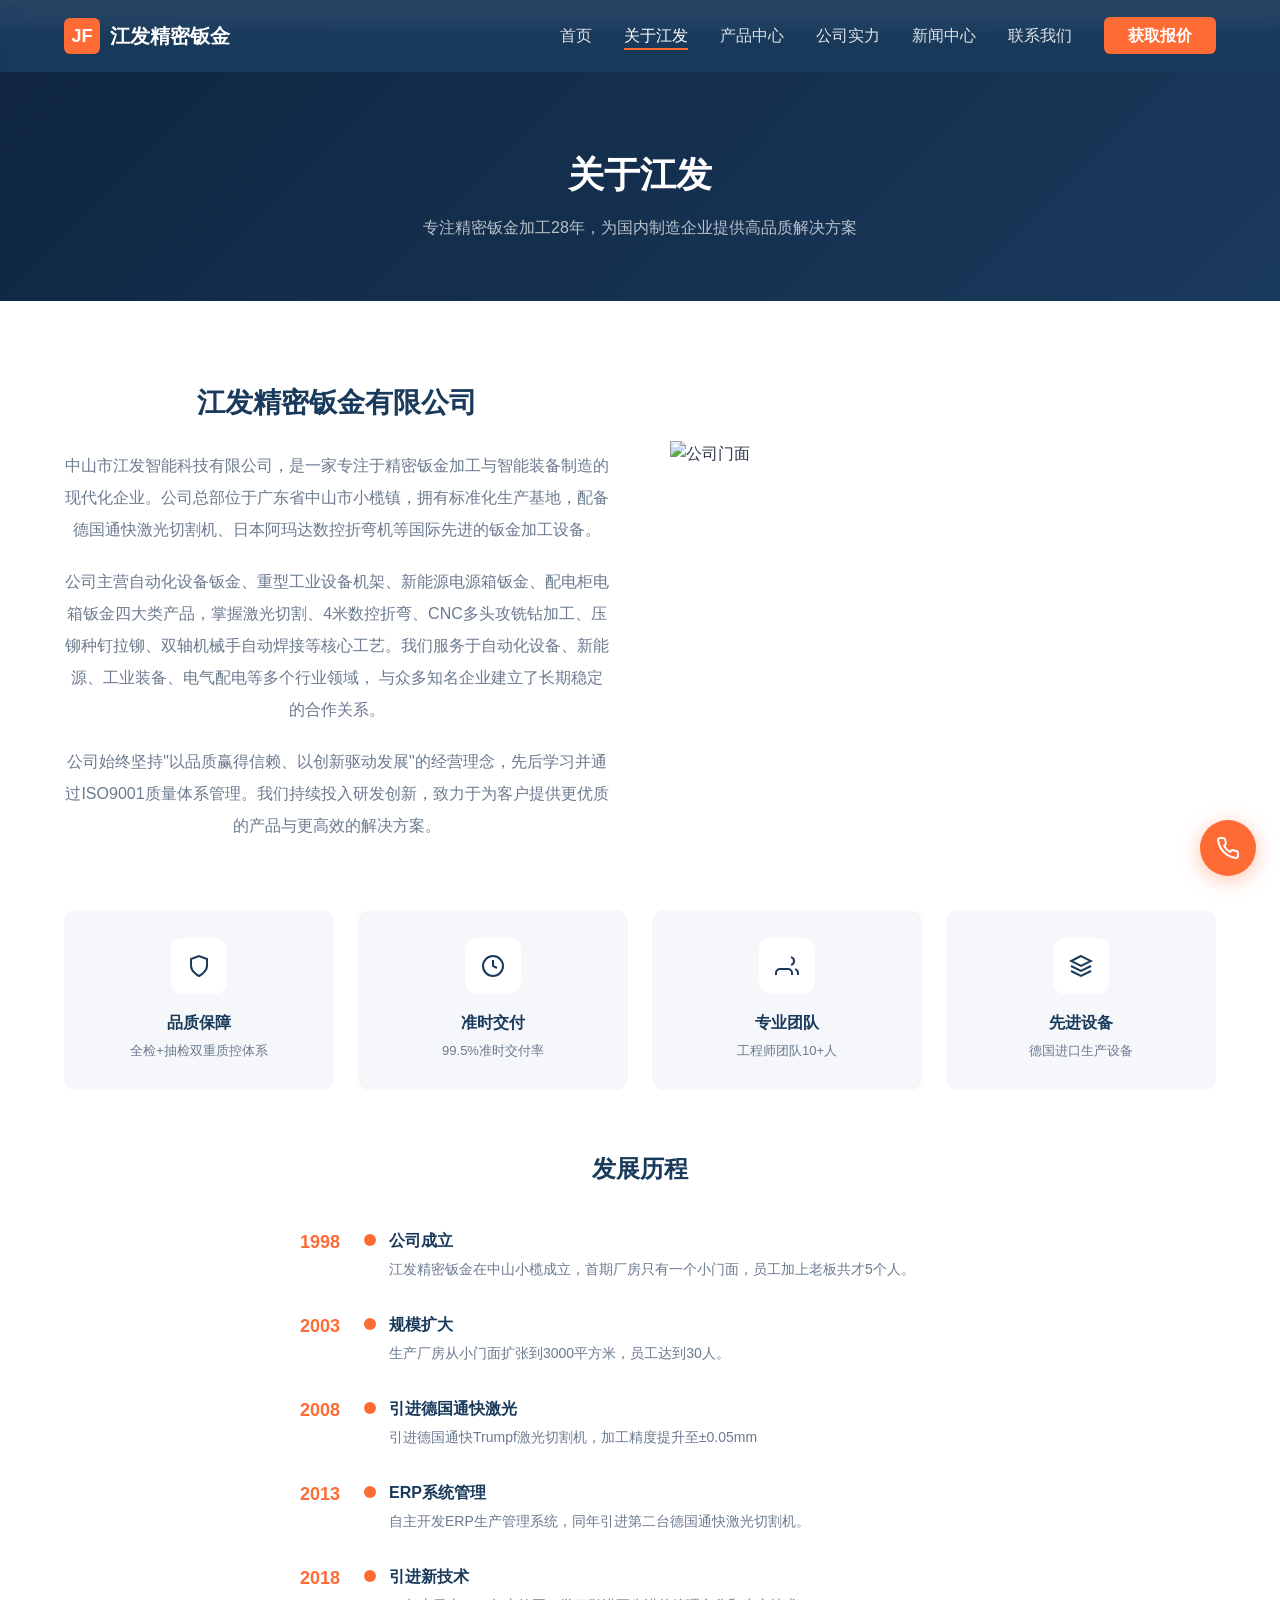
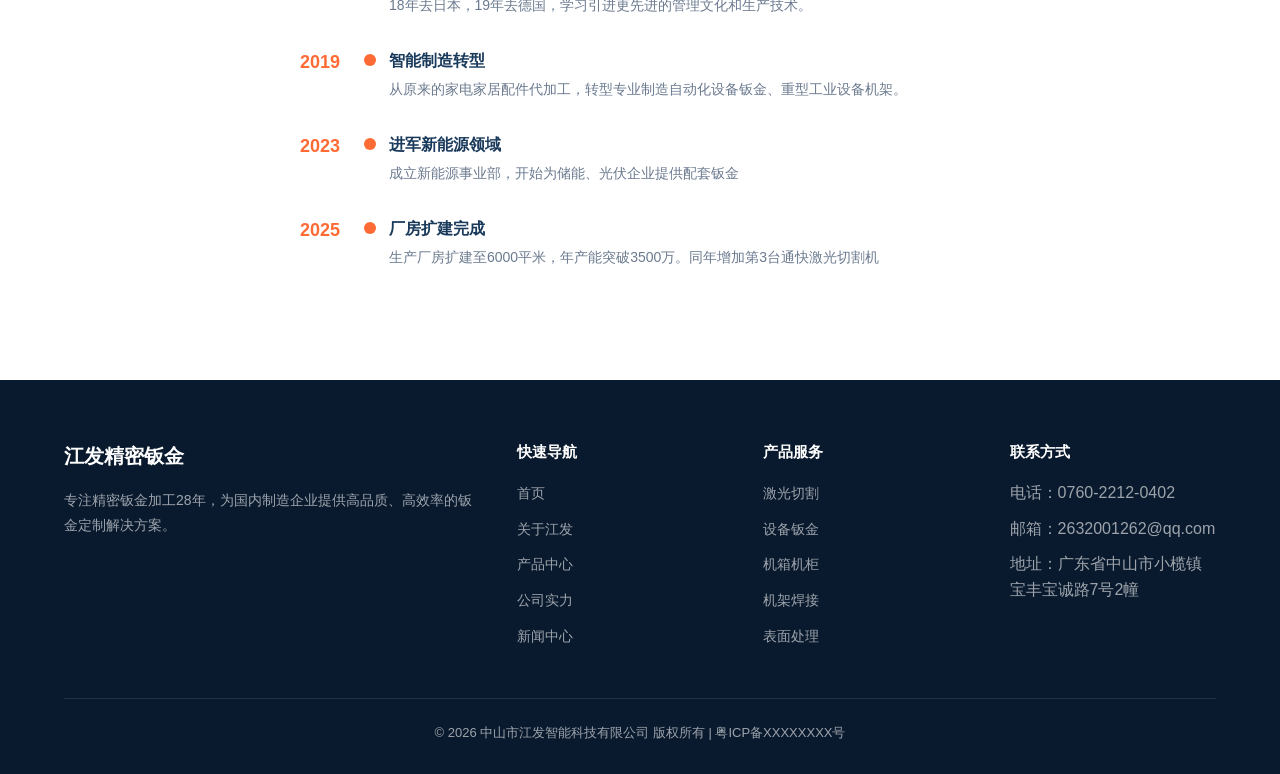
==== commit 78efd584: "Add files via upload 更新项目内容" ====
--- a/about.html
+++ b/about.html
@@ -53,10 +53,7 @@
         <p contenteditable="true">公司始终坚持"以品质赢得信赖、以创新驱动发展"的经营理念，先后学习并通过ISO9001质量体系管理。我们持续投入研发创新，致力于为客户提供更优质的产品与更高效的解决方案。</p>
       </div>
       <div class="about-img-box">
-  <div class="img-placeholder">
-    <img src="images/IMG_9147.jpg" alt="公司门面" style="width:100%; max-width:600px; height:auto; display:block; margin:0 auto; border-radius:4px;">
-  </div>
-</div>
+        <img src="images/IMG_9147.jpg" alt="公司门面" class="about-real-img">
       </div>
     </div>
 
--- a/css/style.css
+++ b/css/style.css
@@ -21,7 +21,8 @@
 a { text-decoration: none; color: inherit; }
 ul { list-style: none; }
 img { max-width: 100%; display: block; }
-.container { max-width: 1200px; margin: 0 auto; padding: 0 24px; }
+.container { max-width: 1200px; margin: 0 auto; padding: 0 24px; }
+
 
 /* ===== 导航栏 ===== */
 .navbar {
@@ -76,6 +77,7 @@
   color: var(--white); cursor: pointer;
 }
 
+
 /* ===== 页面头部（子页面通用） ===== */
 .page-header {
   padding: 120px 0 60px;
@@ -93,7 +95,8 @@
   letter-spacing: 2px; text-transform: uppercase;
 }
 .section-header h2 { font-size: 32px; color: var(--primary); margin-top: 8px; }
-.section-header p { color: var(--gray); margin-top: 12px; max-width: 600px; margin-left: auto; margin-right: auto; }
+.section-header p { color: var(--gray); margin-top: 12px; max-width: 600px; margin-left: auto; margin-right: auto; }
+
 
 /* ===== Hero 首页 ===== */
 .hero {
@@ -146,7 +149,8 @@
 .hero-deco {
   position: absolute; right: -100px; top: 50%; transform: translateY(-50%);
   width: 600px; height: 600px; opacity: 0.1;
-}
+}
+
 
 /* ===== 优势条 ===== */
 .advantages { background: var(--light); padding: 60px 0; }
@@ -162,7 +166,8 @@
 }
 .adv-icon svg { width: 28px; height: 28px; color: var(--primary); }
 .adv-item h3 { font-size: 17px; color: var(--primary); margin-bottom: 8px; }
-.adv-item p { font-size: 14px; color: var(--gray); }
+.adv-item p { font-size: 14px; color: var(--gray); }
+
 
 /* ===== 产品卡片 ===== */
 .product-tabs {
@@ -203,7 +208,8 @@
 }
 .product-info { padding: 20px; }
 .product-info h3 { font-size: 16px; color: var(--primary); margin-bottom: 8px; }
-.product-info p { font-size: 13px; color: var(--gray); line-height: 1.6; }
+.product-info p { font-size: 13px; color: var(--gray); line-height: 1.6; }
+
 
 /* ===== 报价CTA ===== */
 .quote-cta {
@@ -237,7 +243,7 @@
   font-size: 16px; font-weight: 600; cursor: pointer; transition: background 0.3s;
 }
 .form-submit:hover { background: var(--accent-dark); }
-.form-note { text-align: center; font-size: 12px; color: var(--gray); margin-top: 10px; }
+.form-note { text-align: center; font-size: 12px; color: var(--gray); margin-top: 10px; }
 
 /* ===== 成功案例 ===== */.case-grid { display: grid; grid-template-columns: repeat(3, 1fr); gap: 24px; }
 .case-card {
@@ -255,7 +261,8 @@
 .case-info { position: relative; z-index: 2; padding: 24px; color: var(--white); width: 100%; }
 .case-info .industry { font-size: 12px; color: var(--accent); font-weight: 600; letter-spacing: 1px; }
 .case-info h3 { font-size: 18px; margin-top: 6px; }
-.case-info p { font-size: 13px; color: rgba(255,255,255,0.7); margin-top: 8px; }/* ===== 关于我们 ===== */
+.case-info p { font-size: 13px; color: rgba(255,255,255,0.7); margin-top: 8px; }
+/* ===== 关于我们 ===== */
 .about-content { max-width: 800px; margin: 0 auto; text-align: center; }
 .about-content p { color: var(--gray); line-height: 2; margin-bottom: 20px; font-size: 16px; }
 .about-features {
@@ -289,7 +296,8 @@
   border-radius: 50%; justify-self: center; margin-top: 6px;
 }
 .timeline-content h4 { font-size: 16px; color: var(--primary); margin-bottom: 4px; }
-.timeline-content p { font-size: 14px; color: var(--gray); }
+.timeline-content p { font-size: 14px; color: var(--gray); }
+
 
 /* ===== 新闻中心 ===== */
 .news-list { max-width: 800px; margin: 0 auto; }
@@ -310,7 +318,8 @@
 .news-item-info .category {
   display: inline-block; font-size: 12px; color: var(--accent);
   margin-top: 8px; font-weight: 600;
-}
+}
+
 
 /* ===== 联系我们 ===== */
 .contact-inner { display: grid; grid-template-columns: 1fr 1fr; gap: 60px; }
@@ -330,6 +339,7 @@
 }
 .contact-form-box h3 { font-size: 20px; color: var(--primary); margin-bottom: 20px; }
 
+
 /* ===== 页脚 ===== */
 .footer { background: #0a1a2e; padding: 60px 0 30px; color: rgba(255,255,255,0.6); }
 .footer-inner {
@@ -347,6 +357,7 @@
   padding-top: 24px; text-align: center; font-size: 13px;
 }
 
+
 /* ===== 浮动按钮 ===== */
 .float-btn { position: fixed; right: 24px; bottom: 24px; z-index: 999; }
 .float-phone {
@@ -356,7 +367,8 @@
   transition: transform 0.3s;
 }
 .float-phone:hover { transform: scale(1.1); }
-.float-phone svg { width: 24px; height: 24px; color: var(--white); }
+.float-phone svg { width: 24px; height: 24px; color: var(--white); }
+
 
 /* ===== Toast ===== */
 #toast {
@@ -364,7 +376,8 @@
   background: rgba(0,0,0,0.8); color: white;
   padding: 12px 24px; border-radius: 8px; z-index: 9999;
   display: none; font-size: 14px;
-}
+}
+
 
 /* ===== 响应式平板端 ===== */
 @media (max-width: 968px) {
@@ -411,7 +424,9 @@
   .section-header h2 { font-size: 26px; }
   .quote-form, .contact-form-box { padding: 24px; }
   .about-content p { font-size: 15px; }
-}
+}
+
+
 
 /* ===== 响应式手机端 ===== */
 @media (max-width: 640px) {
@@ -525,7 +540,8 @@
   
   /* Toast */
   #toast { top: 70px; font-size: 13px; padding: 10px 18px; }
-}
+}
+
 
 /* ===== 超小屏（<380px） ===== */
 @media (max-width: 380px) {
@@ -533,7 +549,8 @@
   .stat-num { font-size: 20px; }
   .section-header h2 { font-size: 20px; }
   .product-img { height: 160px; }
-}
+}
+
 
 /* ===== 设备轮播图 ===== */
 .equipment-slider {
@@ -614,6 +631,7 @@
 }
 .slider-dot.active { background: var(--accent); }
 
+
 /* ===== 图片占位符通用样式 ===== */
 .img-placeholder {
   background: linear-gradient(135deg, #e8eef5, #d5e0ed);
@@ -626,45 +644,75 @@
   font-size: 13px;
   gap: 8px;
   overflow: hidden;
-}
-
-/* ===== 页面Hero大图 ===== */
-.page-hero-img {
-  margin-top: 72px;
-  width: 100%;
-  overflow: hidden;
-}
-.page-hero-img .img-placeholder {
-  border-radius: 0;
-}
-@media (max-width: 640px) {
-  .page-hero-img .img-placeholder { height: 220px !important; }
-}
-.img-placeholder svg {
-  width: 48px;
-  height: 48px;
-  opacity: 0.4;
-}
-.img-placeholder .img-hint {
-  font-size: 12px;
-  color: #999;
-}
-
-/* ===== 关于页门面图布局 ===== */
-.about-layout {
-  display: grid;
-  grid-template-columns: 1fr 1fr;
-  gap: 60px;
-  align-items: center;
-}
-.about-img-box {
-  height: 360px;
-}
-.about-img-box .img-placeholder {
-  width: 100%;
-  height: 100%;
-}
-
+}
+
+
+
+
+/* ===== 页面Hero大图 ===== */
+.page-hero-img {
+  width: 100%;
+  margin-top: -72px; 
+  padding: 0;
+  line-height: 0;
+  overflow: hidden;
+  background-color: #0f2540; 
+}
+
+.page-hero-img img {
+  display: block;
+  width: 100%;
+  height: auto;
+  margin: 0;
+  padding: 0;
+  vertical-align: top;
+  object-fit: cover;
+  max-height: 600px;
+  object-position: center;
+}
+
+@media (max-width: 968px) {
+  .page-hero-img {
+    margin-top: -72px;
+  }
+  .page-hero-img img {
+    max-height: 400px;
+  }
+}
+
+@media (max-width: 640px) {
+  .page-hero-img {
+    margin-top: -60px; 
+  }
+  .page-hero-img img {
+    width: 100%;
+    height: auto;
+    max-height: 240px; 
+    object-fit: cover;
+    object-position: center;
+  }
+}
+
+@media (max-width: 380px) {
+  .page-hero-img img {
+    max-height: 200px;
+  }
+}
+/* ===== 关于页门面图布局 ===== */
+.about-layout {
+  display: grid;
+  grid-template-columns: 1fr 1fr;
+  gap: 60px;
+  align-items: center;
+}
+.about-img-box {
+  height: 360px;
+}
+.about-img-box .img-placeholder {
+  width: 100%;
+  height: 100%;
+}
+
 /* ===== 加工工艺板块 ===== */
 .process-grid {
   display: grid;
@@ -705,69 +753,72 @@
   line-height: 1.7;
 }
 
-/* ===== 公司实力数字 ===== */
-.strength-stats {
-  display: grid;
-  grid-template-columns: repeat(4, 1fr);
-  gap: 20px;
-  margin-top: 48px;
-}
-.strength-item {
-  text-align: center;
-  padding: 32px 20px;
-  border-radius: 16px;
-  color: white;
-  transition: transform 0.3s, box-shadow 0.3s;
-}
-.strength-item:hover {
-  transform: translateY(-4px);
-  box-shadow: 0 8px 25px rgba(0,0,0,0.15);
-}
-.strength-item:nth-child(1) {
-  background: linear-gradient(135deg, #1a3a5c, #2d6a9f);
-}
-.strength-item:nth-child(2) {
-  background: linear-gradient(135deg, #ff6b35, #ff8c5a);
-}
-.strength-item:nth-child(3) {
-  background: linear-gradient(135deg, #2d7a4f, #3da56e);
-}
-.strength-item:nth-child(4) {
-  background: linear-gradient(135deg, #6b4fa5, #8c6fc5);
-}
-.strength-num {
-  font-size: 38px;
-  font-weight: 800;
-  line-height: 1;
-  margin-bottom: 10px;
-  text-shadow: 0 2px 4px rgba(0,0,0,0.15);
-}
-.strength-label {
-  font-size: 15px;
-  opacity: 0.9;
-}
-
-/* ===== 响应式补充 ===== */
-@media (max-width: 968px) {
-  .slider-slide { height: 300px; }
-  .about-layout { grid-template-columns: 1fr; gap: 32px; }
-  .about-img-box { height: 280px; }
-  .process-grid { grid-template-columns: repeat(2, 1fr); gap: 16px; }
-  .process-img { height: 160px; }
-  .strength-stats { grid-template-columns: repeat(2, 1fr); gap: 16px; }
-  .strength-num { font-size: 32px; }
-}
-@media (max-width: 640px) {
-  .slider-slide { height: 220px; }
-  .slider-btn { width: 36px; height: 36px; }
-  .about-img-box { height: 220px; }
-  .process-grid { grid-template-columns: 1fr; }
-  .process-img { height: 180px; }
-  .strength-stats { grid-template-columns: repeat(2, 1fr); gap: 12px; }
-  .strength-item { padding: 24px 12px; }
-  .strength-num { font-size: 26px; }
-  .strength-label { font-size: 13px; }
-}
+
+/* ===== 公司实力数字 ===== */
+.strength-stats {
+  display: grid;
+  grid-template-columns: repeat(4, 1fr);
+  gap: 20px;
+  margin-top: 48px;
+}
+.strength-item {
+  text-align: center;
+  padding: 32px 20px;
+  border-radius: 16px;
+  color: white;
+  transition: transform 0.3s, box-shadow 0.3s;
+}
+.strength-item:hover {
+  transform: translateY(-4px);
+  box-shadow: 0 8px 25px rgba(0,0,0,0.15);
+}
+.strength-item:nth-child(1) {
+  background: linear-gradient(135deg, #1a3a5c, #2d6a9f);
+}
+.strength-item:nth-child(2) {
+  background: linear-gradient(135deg, #ff6b35, #ff8c5a);
+}
+.strength-item:nth-child(3) {
+  background: linear-gradient(135deg, #2d7a4f, #3da56e);
+}
+.strength-item:nth-child(4) {
+  background: linear-gradient(135deg, #6b4fa5, #8c6fc5);
+}
+.strength-num {
+  font-size: 38px;
+  font-weight: 800;
+  line-height: 1;
+  margin-bottom: 10px;
+  text-shadow: 0 2px 4px rgba(0,0,0,0.15);
+}
+.strength-label {
+  font-size: 15px;
+  opacity: 0.9;
+}
+
+/* ===== 响应式补充 ===== */
+@media (max-width: 968px) {
+  .slider-slide { height: 300px; }
+  .about-layout { grid-template-columns: 1fr; gap: 32px; }
+  .about-img-box { height: 280px; }
+  .process-grid { grid-template-columns: repeat(2, 1fr); gap: 16px; }
+  .process-img { height: 160px; }
+  .strength-stats { grid-template-columns: repeat(2, 1fr); gap: 16px; }
+  .strength-num { font-size: 32px; }
+}
+
+@media (max-width: 640px) {
+  .slider-slide { height: 220px; }
+  .slider-btn { width: 36px; height: 36px; }
+  .about-img-box { height: 220px; }
+  .process-grid { grid-template-columns: 1fr; }
+  .process-img { height: 180px; }
+  .strength-stats { grid-template-columns: repeat(2, 1fr); gap: 12px; }
+  .strength-item { padding: 24px 12px; }
+  .strength-num { font-size: 26px; }
+  .strength-label { font-size: 13px; }
+}
+
 .hero-buttons {
   display: grid;
   grid-template-columns: 1fr 1fr;
@@ -779,13 +830,9 @@
   text-align: center;
   box-sizing: border-box;
 }
+
 @media (max-width: 480px) {
   .hero-buttons {
     grid-template-columns: 1fr;
   }
-}.page-hero-img {
-  margin-top: -0px; / 负值上移，正好盖住导航栏的高度 /
-  margin-bottom: 0;
-  padding: 0;
-  line-height: 0;
-}+}
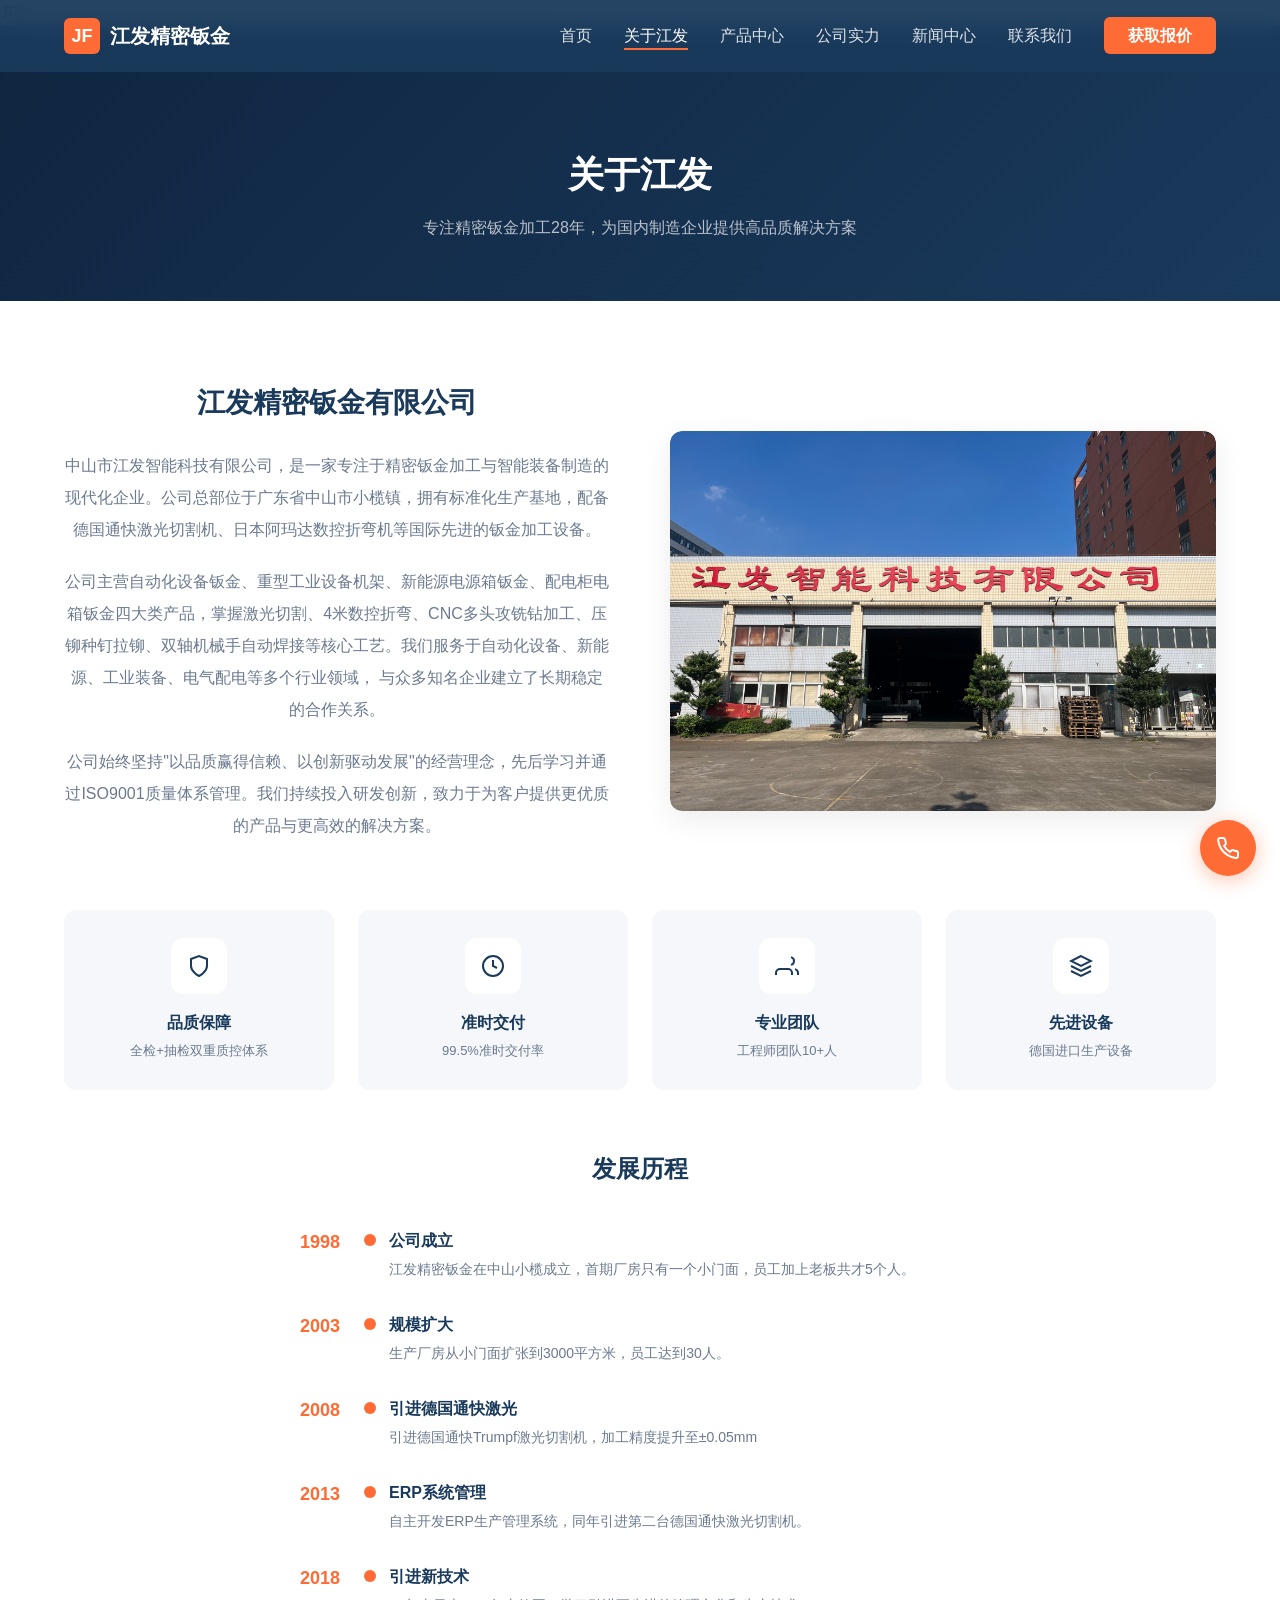
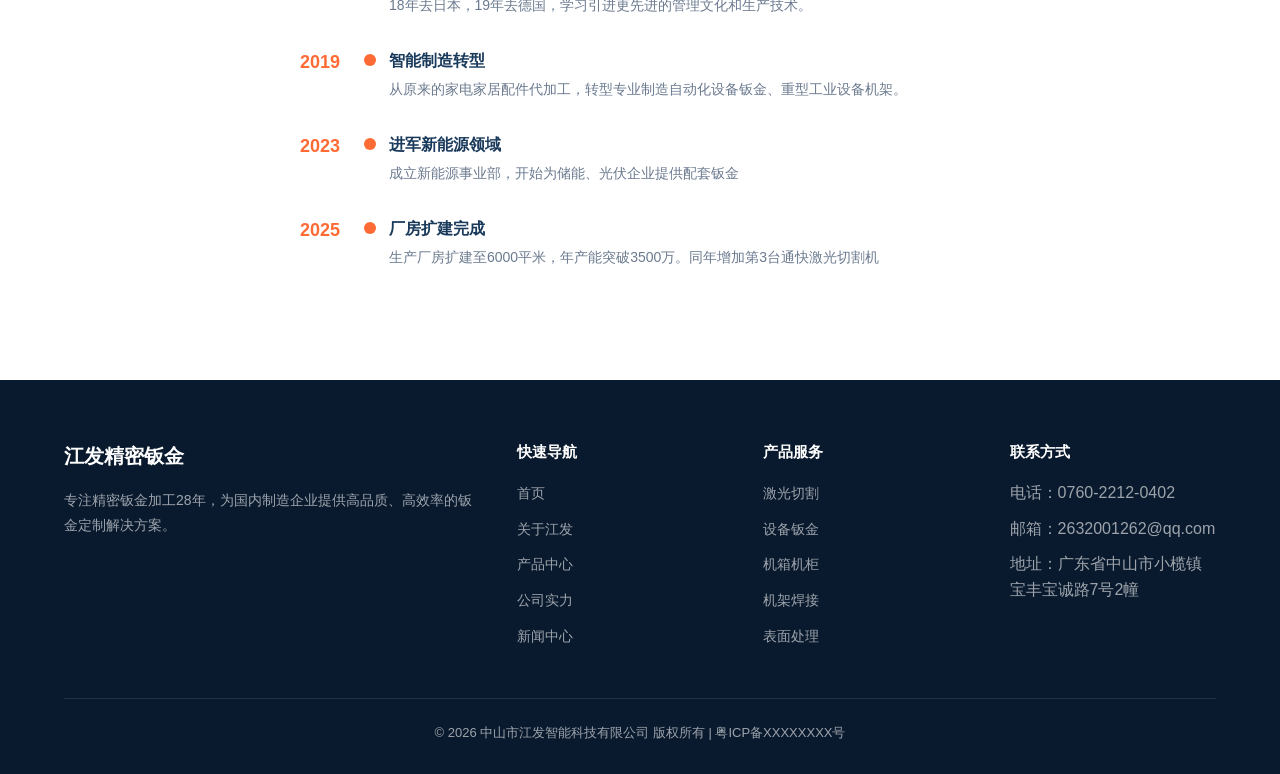
==== commit db4b5599: "Add files via upload 更新项目内容" ====
--- a/about.html
+++ b/about.html
@@ -53,7 +53,7 @@
         <p contenteditable="true">公司始终坚持"以品质赢得信赖、以创新驱动发展"的经营理念，先后学习并通过ISO9001质量体系管理。我们持续投入研发创新，致力于为客户提供更优质的产品与更高效的解决方案。</p>
       </div>
       <div class="about-img-box">
-        <img src="images/IMG_9147.jpg" alt="公司门面" class="about-real-img">
+        <img src="images/IMG_9147.JPG" alt="公司门面" style="width: 100%; height: 100%; object-fit: cover; display: block; border-radius: 12px;">
       </div>
     </div>
 
--- a/css/style.css
+++ b/css/style.css
@@ -646,58 +646,7 @@
   overflow: hidden;
 }
 
-
-
-
-/* ===== 页面Hero大图 ===== */
-.page-hero-img {
-  width: 100%;
-  margin-top: -72px; 
-  padding: 0;
-  line-height: 0;
-  overflow: hidden;
-  background-color: #0f2540; 
-}
-
-.page-hero-img img {
-  display: block;
-  width: 100%;
-  height: auto;
-  margin: 0;
-  padding: 0;
-  vertical-align: top;
-  object-fit: cover;
-  max-height: 600px;
-  object-position: center;
-}
-
-@media (max-width: 968px) {
-  .page-hero-img {
-    margin-top: -72px;
-  }
-  .page-hero-img img {
-    max-height: 400px;
-  }
-}
-
-@media (max-width: 640px) {
-  .page-hero-img {
-    margin-top: -60px; 
-  }
-  .page-hero-img img {
-    width: 100%;
-    height: auto;
-    max-height: 240px; 
-    object-fit: cover;
-    object-position: center;
-  }
-}
-
-@media (max-width: 380px) {
-  .page-hero-img img {
-    max-height: 200px;
-  }
-}
+
 /* ===== 关于页门面图布局 ===== */
 .about-layout {
   display: grid;
@@ -836,3 +785,70 @@
     grid-template-columns: 1fr;
   }
 }
+/* ===== 终极：公司实力大图修复 ===== */
+.cases-hero {
+  width: 100%;
+  margin-top: 72px; 
+  padding: 0;
+  background-color: #0f2540;
+  overflow: hidden;
+  line-height: 0;
+}
+
+.cases-hero img {
+  display: block;
+  width: 100%;
+  height: auto;
+  max-height: 600px;
+  object-fit: cover;
+}
+
+@media (max-width: 640px) {
+  .cases-hero {
+    margin-top: 60px; 
+  }
+  .cases-hero img {
+    width: 100%;
+    height: auto;
+    max-height: 240px;
+    object-fit: cover;
+  }
+}
+/* 强制锁定关于页图片容器，防止塌陷 */
+.about-img-box {
+  width: 100% !important;
+  height: 380px !important; /* 桌面端固定高度 */
+  border-radius: 12px;
+  overflow: hidden;
+  box-shadow: 0 8px 30px rgba(0,0,0,0.08);
+}
+
+@media (max-width: 968px) {
+  .about-img-box { height: 280px !important; }
+}
+
+/* 彻底解决大图留白与遮挡 */
+.cases-hero {
+  width: 100%;
+  margin-top: 72px; /* 桌面端导航高度 */
+  padding: 0;
+  background-color: #0f2540;
+  overflow: hidden;
+  line-height: 0;
+}
+
+@media (max-width: 640px) {
+  .cases-hero {
+    margin-top: 60px; /* 手机端导航高度 */
+  }
+}
+
+/* 手机端大图自适应，防止过高 */
+@media (max-width: 640px) {
+  .cases-hero img {
+    width: 100% !important;
+    height: auto !important;
+    max-height: 240px !important; /* 限制最高240px */
+    object-fit: cover;
+  }
+}
